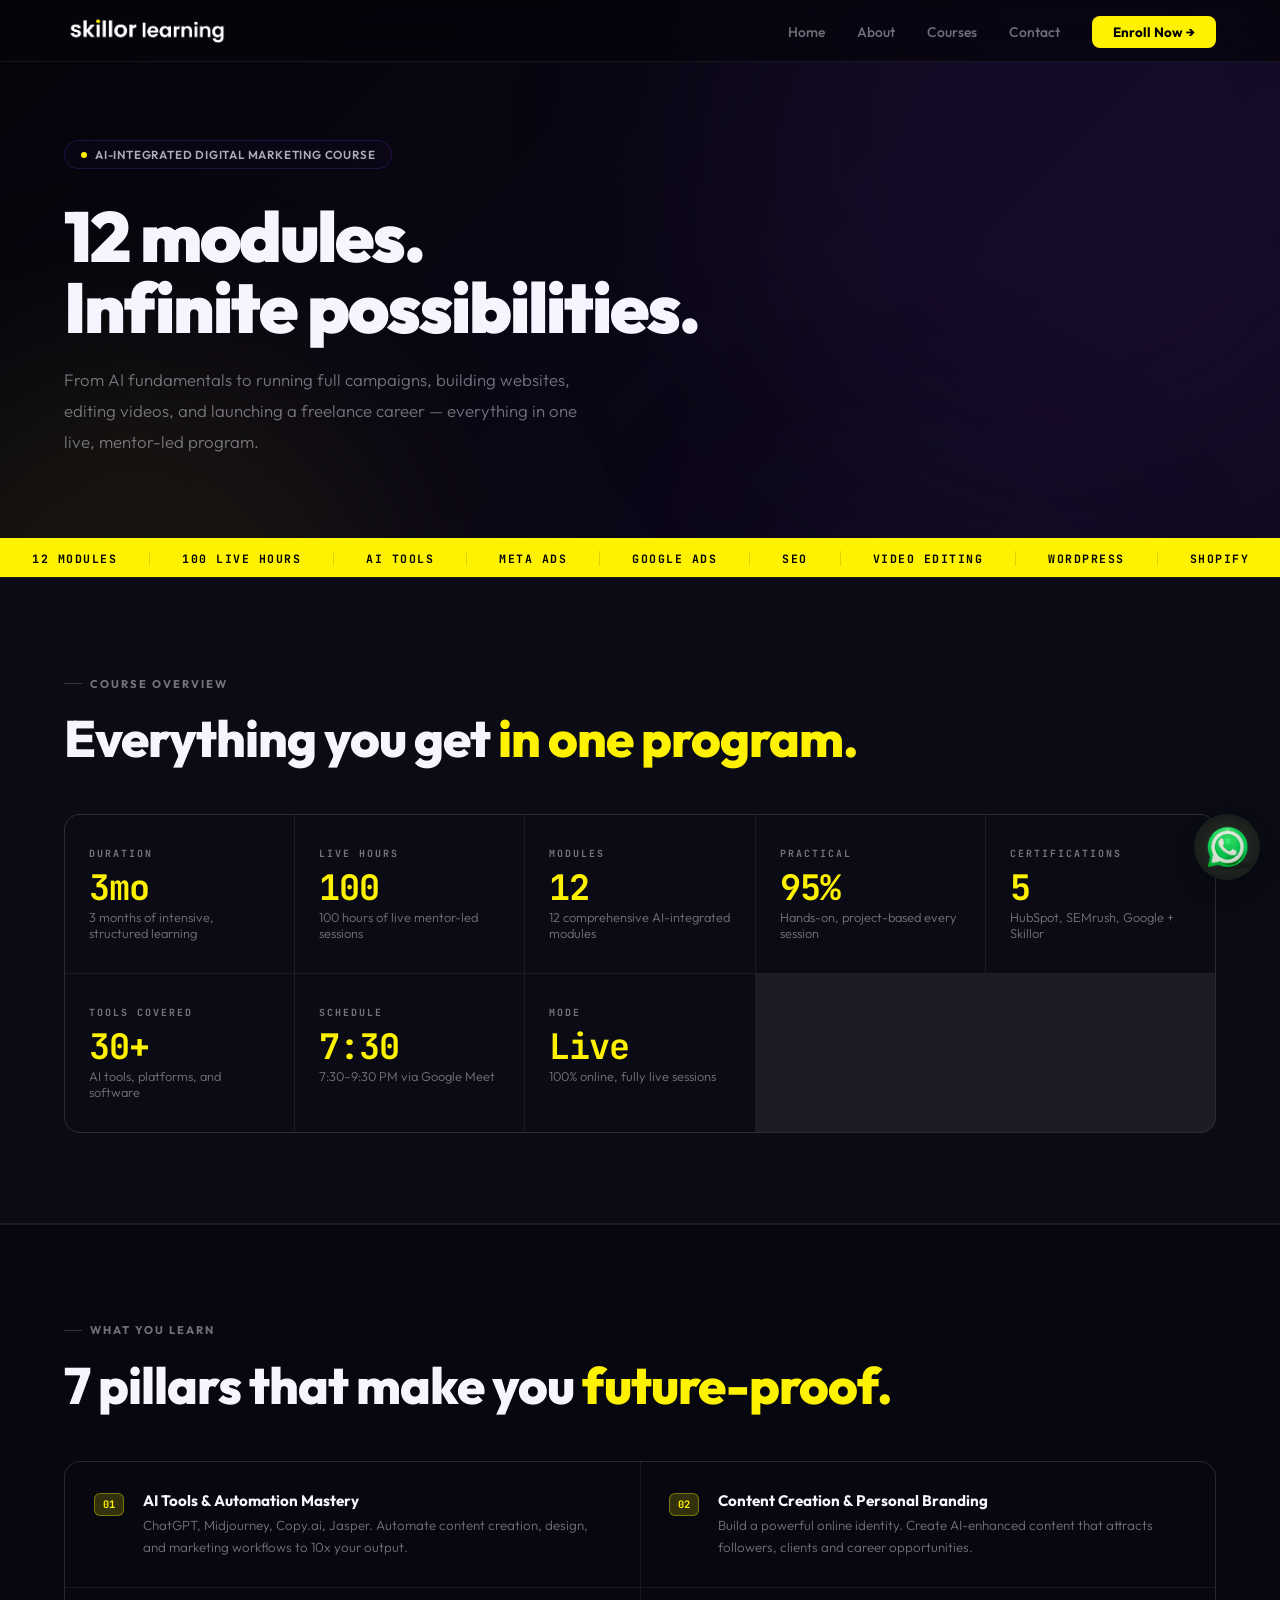
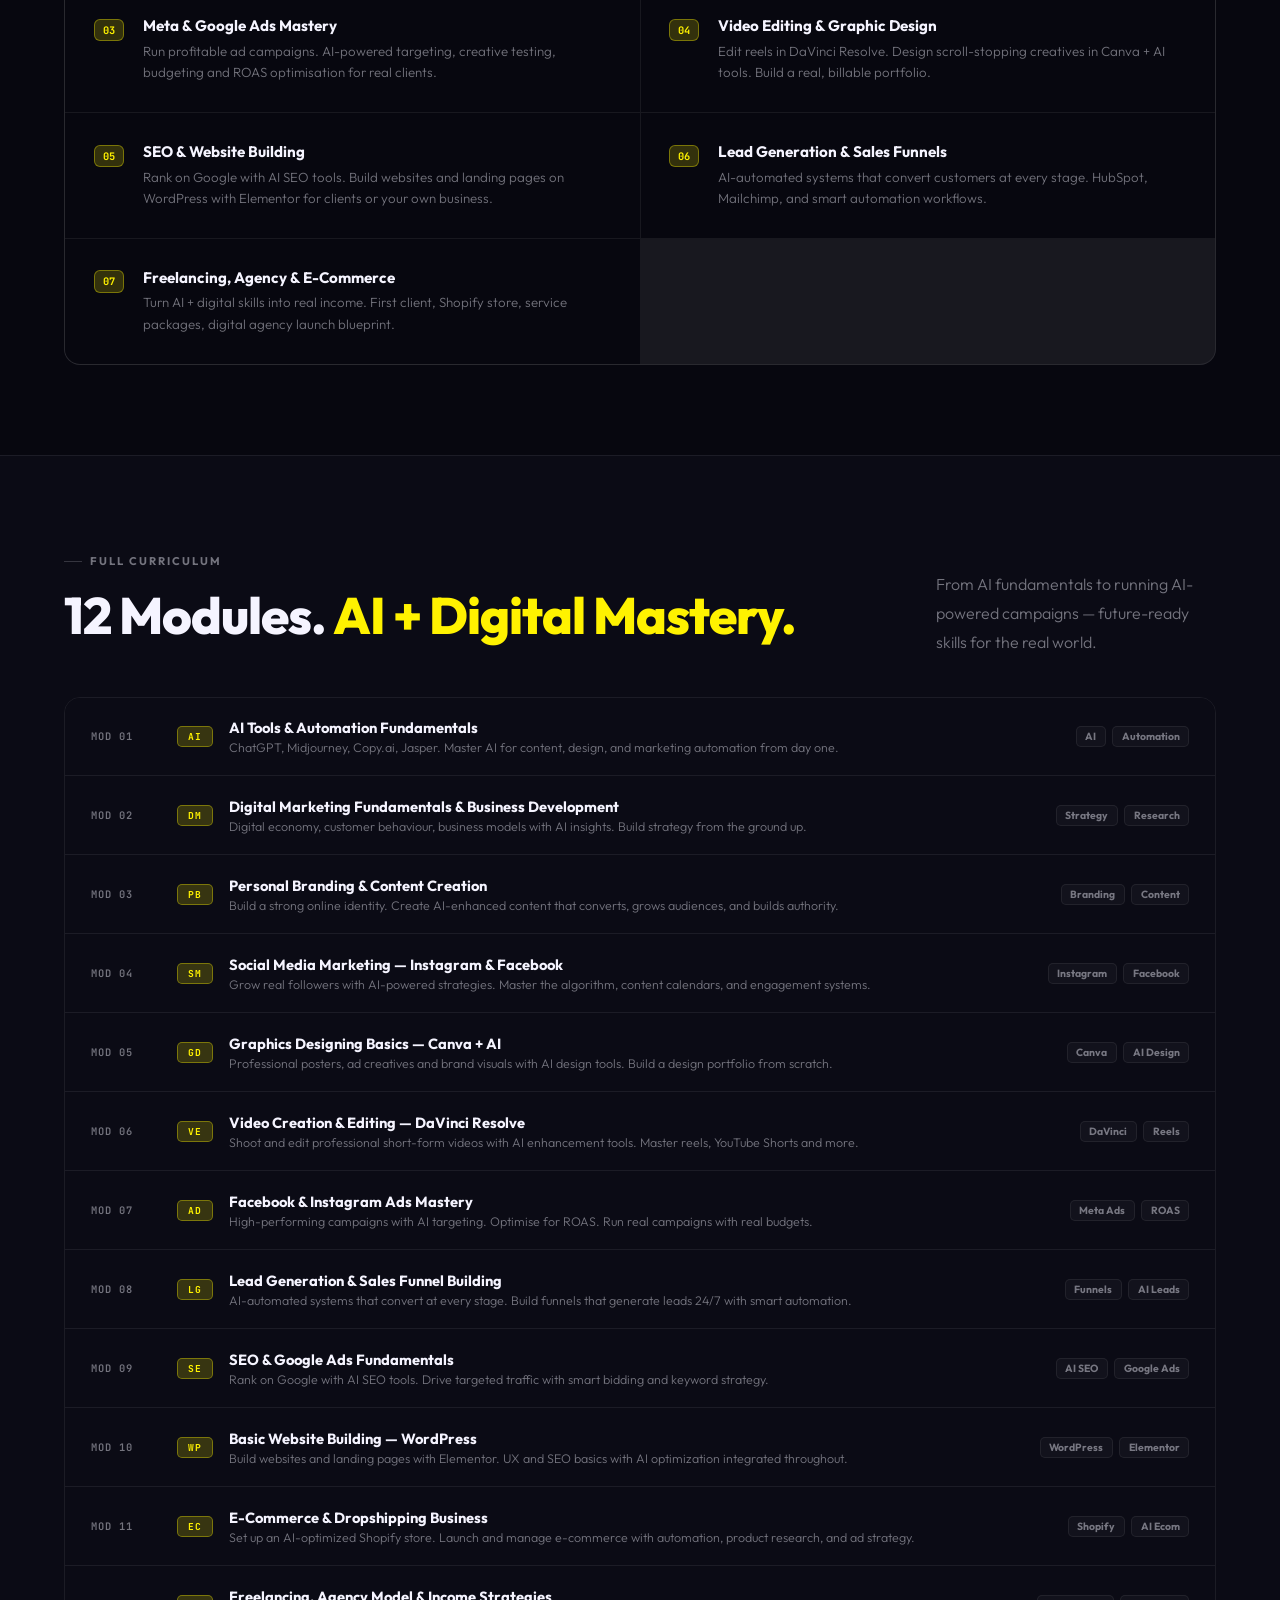
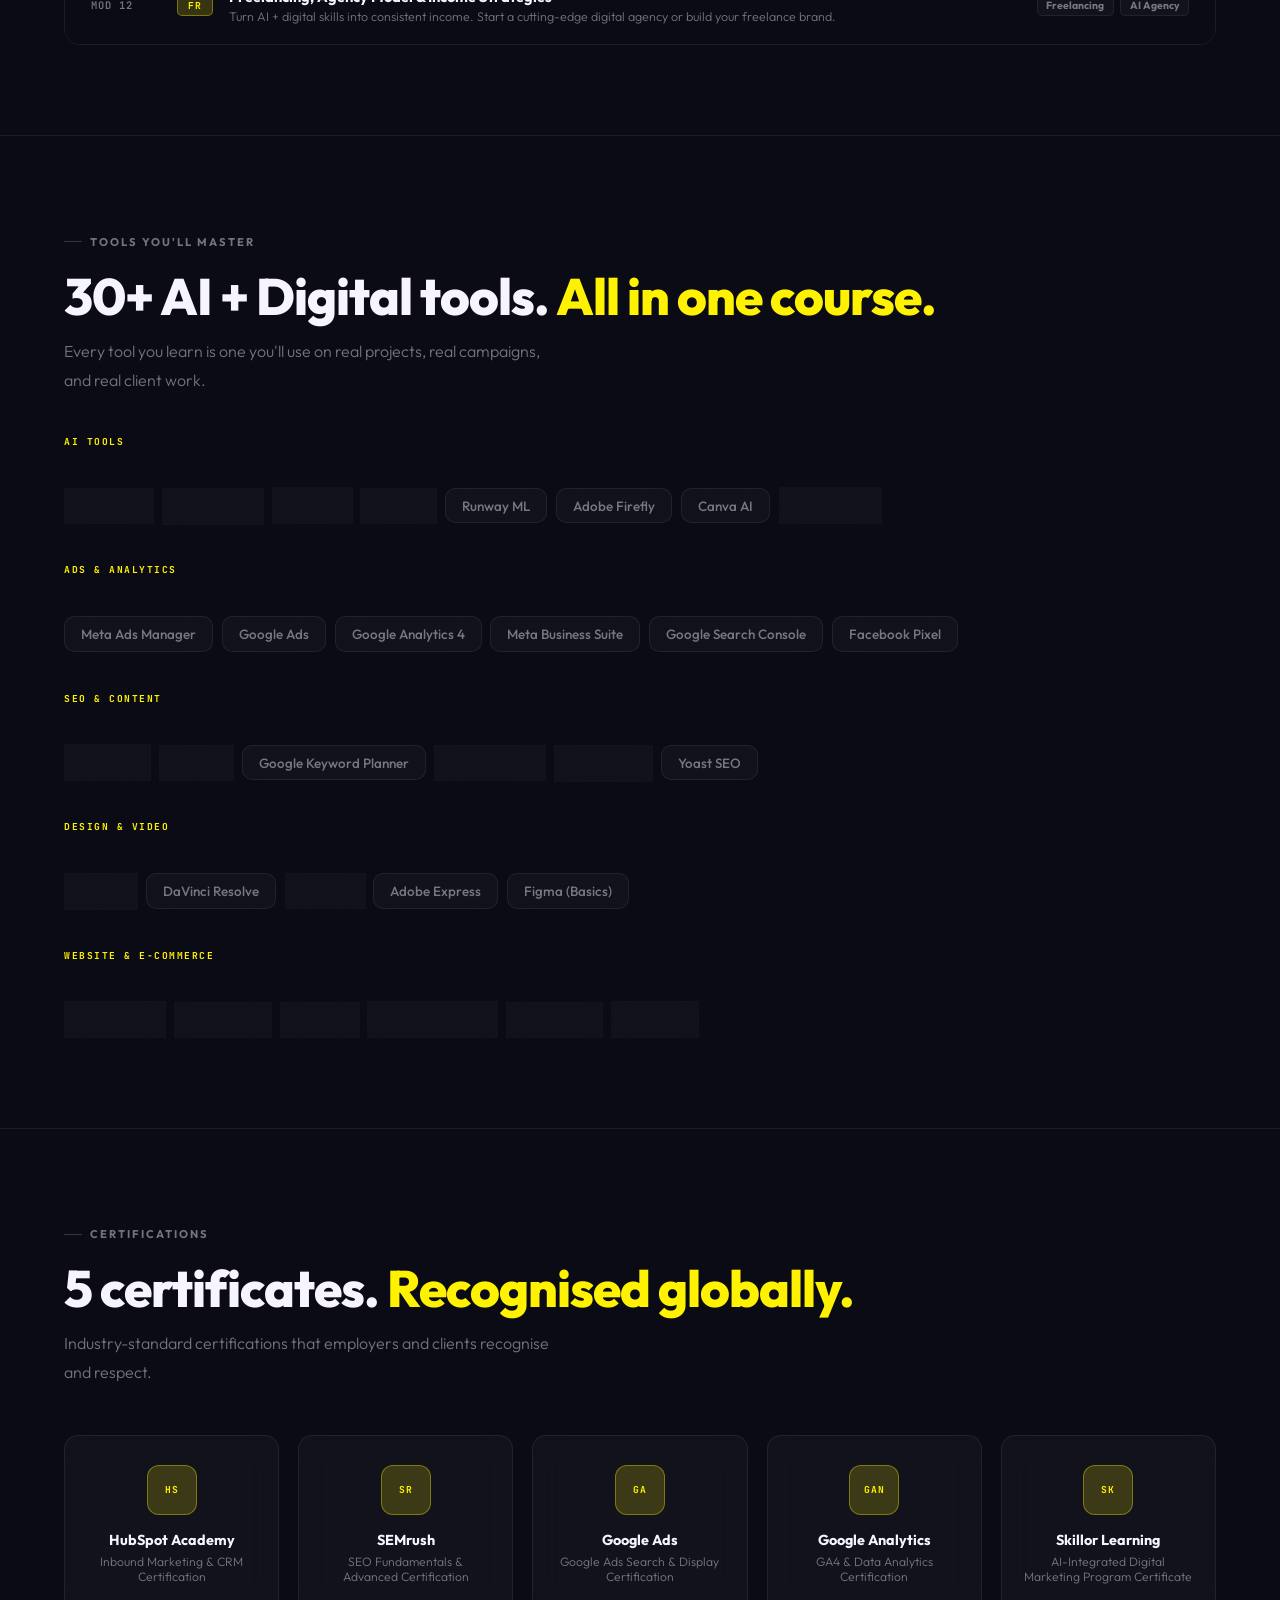
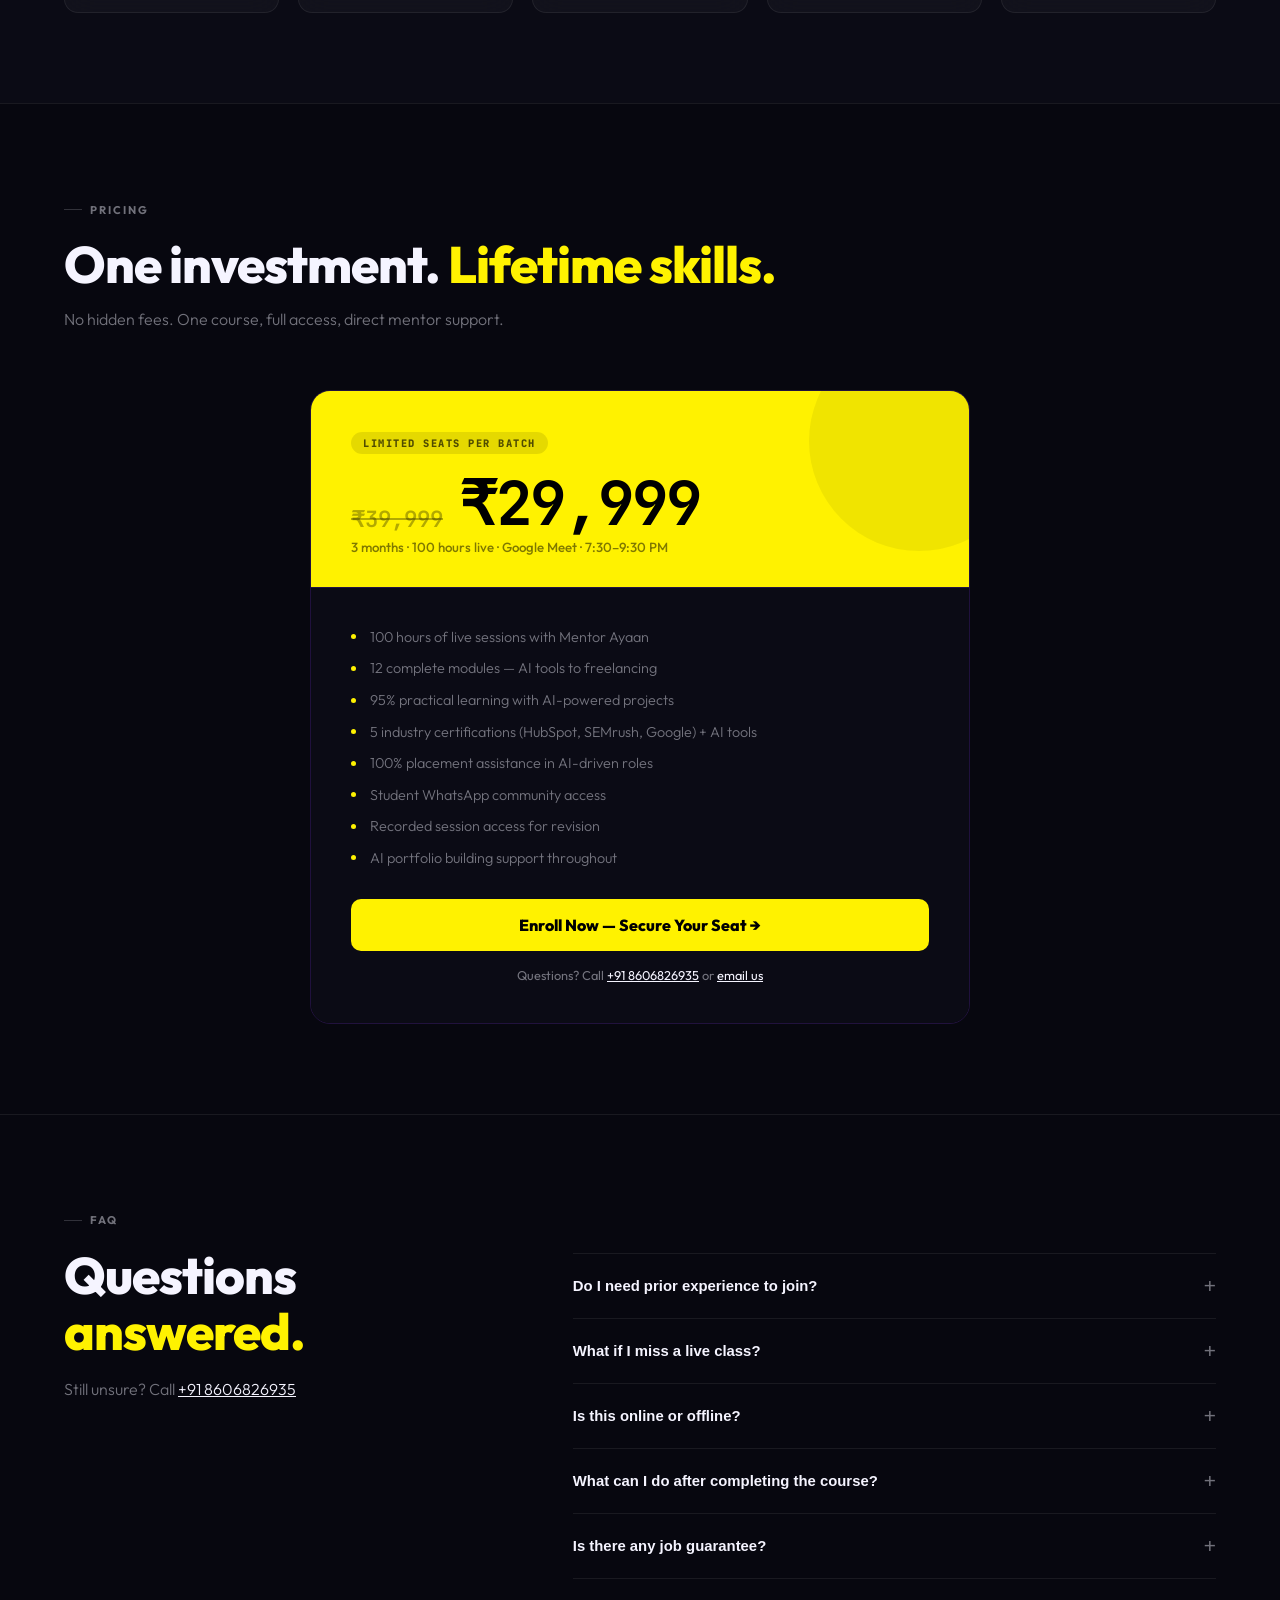
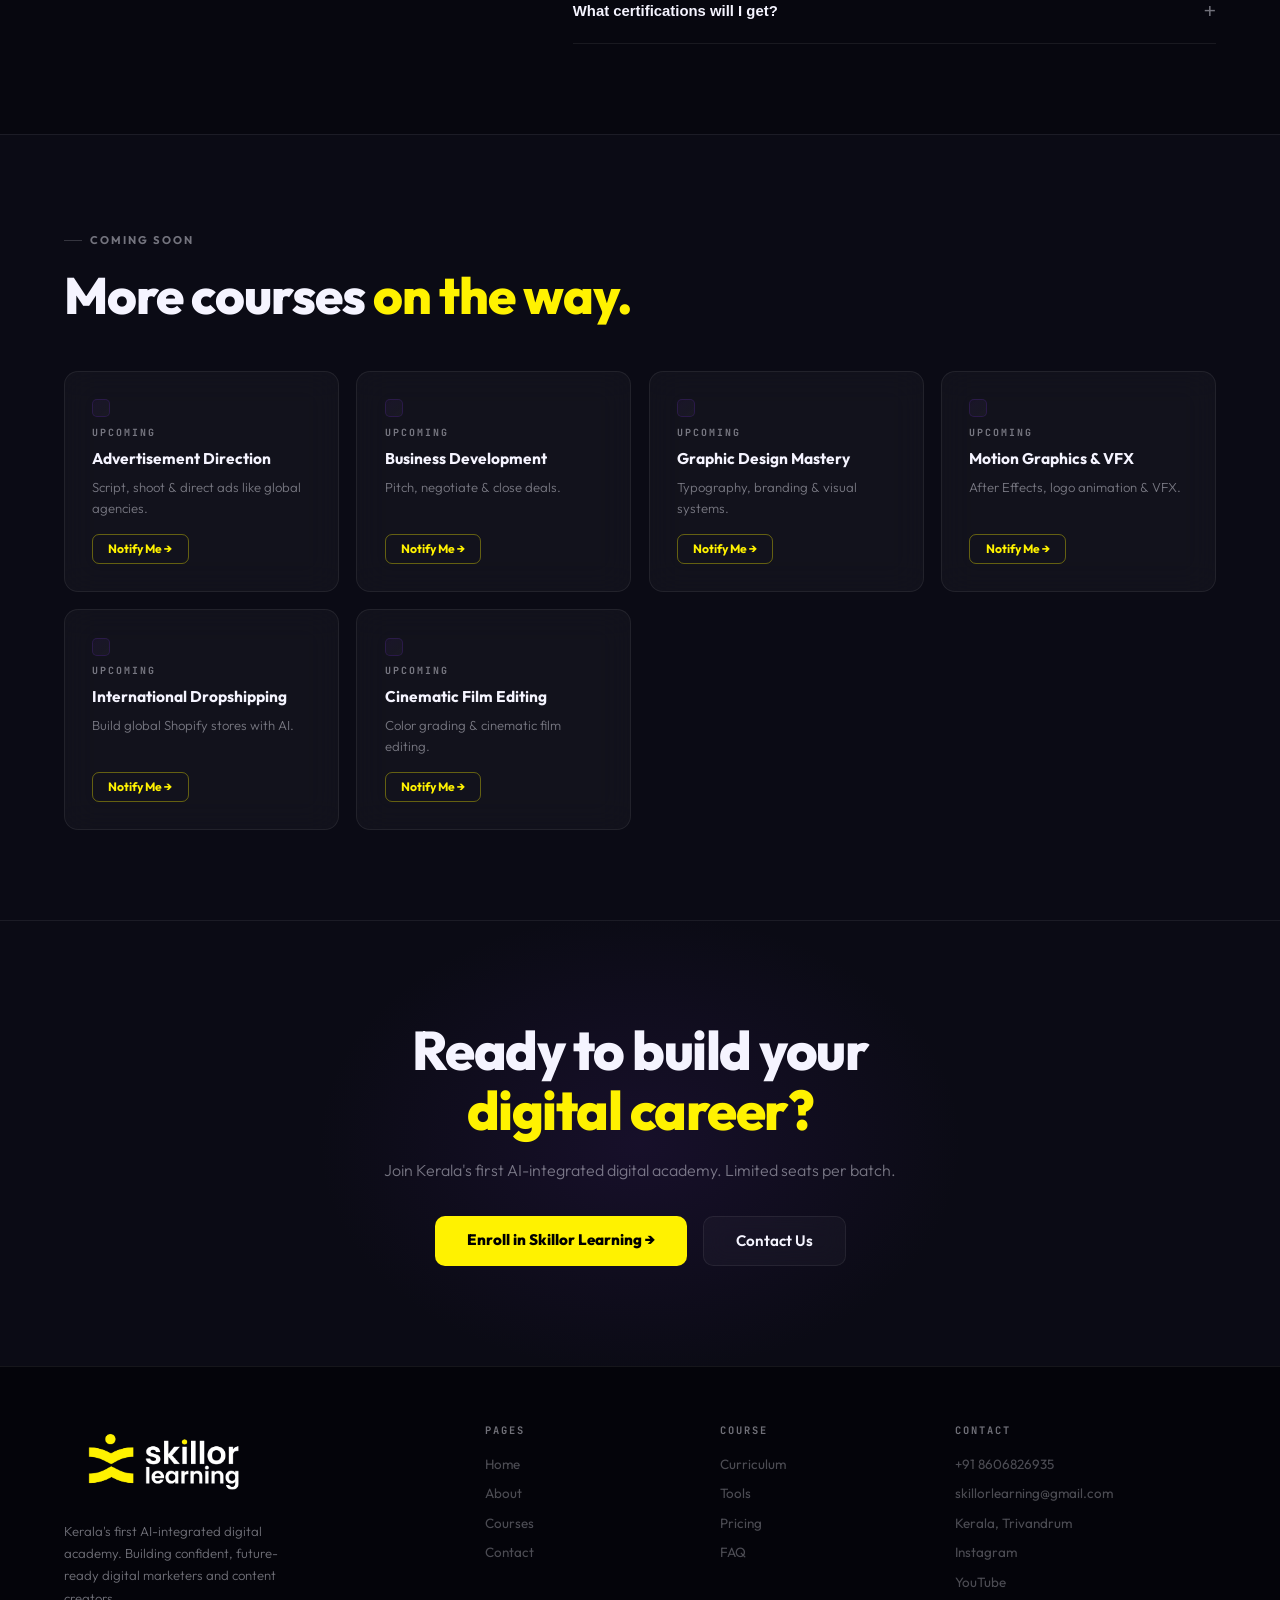
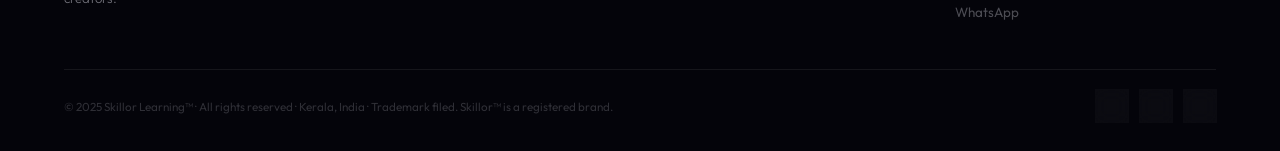
==== courses.html @ 84613b92 "updated website (added pages + SEO)" ====
<!DOCTYPE html>
<html lang="en">
<head>
  <meta charset="UTF-8"/>
  <meta name="viewport" content="width=device-width, initial-scale=1.0"/>
  <title>AI Digital Marketing Course Curriculum | Skillor Learning Kerala</title>
  <meta name="description" content="Explore Skillor Learning's full 12-module AI-integrated digital marketing curriculum. 100 live hours covering AI tools, Meta Ads, SEO, video editing, dropshipping, freelancing and more."/>
  <meta name="keywords" content="digital marketing course Kerala, AI marketing course curriculum, dropshipping course India, Skillor Learning modules, SEO course Kerala, Meta Ads course Kerala, freelancing course India"/>
  <meta name="robots" content="index, follow"/>
  <link rel="canonical" href="https://skillorlearning.com/courses.html"/>
  <link rel="icon" type="image/png" href="/favicon.png" sizes="48x48"/>
  <link rel="apple-touch-icon" href="/favicon.png"/>

  <meta property="og:type" content="website"/>
  <meta property="og:title" content="AI Digital Marketing Course Curriculum | Skillor Learning Kerala"/>
  <meta property="og:description" content="12 modules. 100 live hours. AI tools, Meta Ads, SEO, video editing, dropshipping, freelancing — all in one AI-powered curriculum."/>
  <meta property="og:url" content="https://skillorlearning.com/courses.html"/>
  <meta property="og:image" content="https://skillorlearning.com/Skillor-Logo-10.png"/>
  <meta property="og:site_name" content="Skillor Learning"/>
  <meta name="twitter:card" content="summary_large_image"/>
  <meta name="twitter:title" content="AI Digital Marketing Course Curriculum | Skillor Learning Kerala"/>
  <meta name="twitter:description" content="Full curriculum: 12 modules, 100 live hours, AI-integrated digital marketing training in Kerala."/>
  <meta name="twitter:image" content="https://skillorlearning.com/Skillor-Logo-10.png"/>

  <link href="https://fonts.googleapis.com/css2?family=Outfit:wght@300;400;500;600;700;800;900&family=JetBrains+Mono:wght@400;600&display=swap" rel="stylesheet"/>
  <link rel="stylesheet" href="style.css"/>

  <script type="application/ld+json">
  {
    "@context": "https://schema.org",
    "@type": "Course",
    "name": "AI-Integrated Digital Marketing Course",
    "description": "A 3-month live AI-integrated digital marketing program covering AI tools, content creation, Meta Ads, SEO, video editing, dropshipping, and freelancing. 100 live hours, 12 modules, 5 certifications.",
    "provider": {"@type":"Organization","name":"Skillor Learning","sameAs":"https://skillorlearning.com/"},
    "courseMode": "online",
    "duration": "P3M",
    "educationalLevel": "Beginner to Advanced",
    "offers": {
      "@type": "Offer",
      "price": "29999",
      "priceCurrency": "INR",
      "availability": "https://schema.org/LimitedAvailability"
    }
  }
  </script>
  <script type="application/ld+json">
  {
    "@context": "https://schema.org",
    "@type": "FAQPage",
    "mainEntity": [
      {"@type":"Question","name":"Do I need prior experience to join?","acceptedAnswer":{"@type":"Answer","text":"No experience is needed. The course is designed for complete beginners, college students, and freshers."}},
      {"@type":"Question","name":"What if I miss a live class?","acceptedAnswer":{"@type":"Answer","text":"All sessions are recorded and shared for revision."}},
      {"@type":"Question","name":"Is this online or offline?","acceptedAnswer":{"@type":"Answer","text":"The program is 100% online via Google Meet."}},
      {"@type":"Question","name":"What certifications will I get?","acceptedAnswer":{"@type":"Answer","text":"Students get certifications from HubSpot, SEMrush, Google Ads, Google Analytics, and Skillor Learning."}}
    ]
  }
  </script>

  <style>
    .courses-hero { min-height:55vh; padding:140px 5% 80px; display:flex; flex-direction:column; justify-content:center; position:relative; z-index:1; }
    .courses-hero h1 { font-size:clamp(2.4rem,5.5vw,5rem); font-weight:900; line-height:1.0; letter-spacing:-2px; margin-bottom:1.4rem; max-width:820px; }
    .courses-hero p { font-size:1.05rem; color:var(--muted); line-height:1.85; max-width:540px; font-weight:300; }

    .course-overview { background:var(--dark2); border-top:1px solid var(--border); border-bottom:1px solid var(--border); }
    .overview-grid { display:grid; grid-template-columns:repeat(auto-fill,minmax(200px,1fr)); gap:1px; background:var(--border); border:1px solid var(--border); border-radius:16px; overflow:hidden; margin-top:3rem; }
    .ov-card { background:var(--dark2); padding:2rem 1.5rem; transition:background 0.2s; }
    .ov-card:hover { background:var(--dark3); }
    .ov-label { font-family:'JetBrains Mono',monospace; font-size:0.62rem; font-weight:700; text-transform:uppercase; letter-spacing:2px; color:var(--muted); margin-bottom:0.6rem; }
    .ov-val { font-family:'JetBrains Mono',monospace; font-size:2.2rem; font-weight:700; color:var(--yellow); line-height:1; letter-spacing:-1px; margin-bottom:0.25rem; }
    .ov-desc { font-size:0.8rem; color:var(--muted); font-weight:300; }

    .pillars-section { background:var(--dark); border-top:1px solid var(--border); }

    .curriculum-section { background:var(--dark2); border-top:1px solid var(--border); }

    .tools-section { background:var(--dark); border-top:1px solid var(--border); }
    .tools-wrap { display:flex; flex-wrap:wrap; gap:0.55rem; margin-top:2.5rem; }
    .tool-pill { display:flex; align-items:center; gap:0.5rem; background:var(--glass); border:1px solid var(--border); backdrop-filter:blur(12px); border-radius:10px; padding:0.55rem 1rem; font-size:0.84rem; font-weight:500; color:var(--muted); transition:all 0.2s; }
    .tool-pill:hover { background:var(--purple-s); border-color:var(--border-p); color:var(--white); }
    .tool-cat { font-family:'JetBrains Mono',monospace; font-size:0.6rem; font-weight:700; text-transform:uppercase; letter-spacing:1.5px; color:var(--yellow); margin-top:2.5rem; margin-bottom:0.75rem; }

    .certs-section { background:var(--dark2); border-top:1px solid var(--border); }
    .certs-grid { display:grid; grid-template-columns:repeat(auto-fill,minmax(180px,1fr)); gap:1.2rem; margin-top:3rem; }
    .cert-card { background:var(--glass); border:1px solid var(--border); backdrop-filter:blur(16px); border-radius:14px; padding:1.8rem 1.4rem; text-align:center; transition:border-color 0.2s,transform 0.2s; }
    .cert-card:hover { border-color:var(--border-y); transform:translateY(-3px); }
    .cert-ico { width:50px; height:50px; border-radius:12px; background:var(--yellow-m); border:1px solid var(--border-y); margin:0 auto 1rem; display:flex; align-items:center; justify-content:center; font-family:'JetBrains Mono',monospace; font-size:0.6rem; font-weight:700; color:var(--yellow); letter-spacing:1px; }
    .cert-name { font-size:0.9rem; font-weight:700; margin-bottom:0.3rem; }
    .cert-desc { font-size:0.76rem; color:var(--muted); font-weight:300; }

    .pricing-section { background:var(--dark); border-top:1px solid var(--border); }

    .faq-section { background:var(--dark2); border-top:1px solid var(--border); }

    .upcoming-section { background:var(--dark); border-top:1px solid var(--border); }

    @media (max-width:600px) {
      .courses-hero { padding:100px 4.5% 60px; }
      .courses-hero h1 { font-size:clamp(2rem,10vw,2.6rem); letter-spacing:-1px; }
      .ov-card { padding:1.3rem 1rem; }
      .ov-val { font-size:1.75rem; }
    }
  </style>
</head>
<body>

<div class="blob blob-1"></div>
<div class="blob blob-2"></div>
<div class="blob blob-3"></div>

<!-- NAV -->
<nav>
  <a href="index.html" class="logo">
    <img src="Skillor-Logo-10.png" alt="Skillor Learning logo" style="height:40px;">
  </a>
  <ul class="nav-links">
    <li><a href="index.html">Home</a></li>
    <li><a href="about.html">About</a></li>
    <li><a href="courses.html" class="active">Courses</a></li>
    <li><a href="contact.html">Contact</a></li>
    <li><a href="#" class="nav-cta" onclick="openEnrollModal(); return false;">Enroll Now →</a></li>
  </ul>
  <button class="hamburger" onclick="toggleMenu()">☰</button>
</nav>

<!-- MOBILE MENU -->
<div class="mobile-menu" id="mobileMenu">
  <a href="index.html" onclick="toggleMenu()">Home</a>
  <a href="about.html" onclick="toggleMenu()">About</a>
  <a href="courses.html" onclick="toggleMenu()">Courses</a>
  <a href="contact.html" onclick="toggleMenu()">Contact</a>
  <a href="#" onclick="openEnrollModal(); toggleMenu(); return false;">Enroll Now →</a>
</div>

<!-- COURSES HERO -->
<section class="courses-hero">
  <div class="hero-pill">
    <div class="hero-pill-dot"></div>
    AI-Integrated Digital Marketing Course
  </div>
  <h1>
    12 modules.<br>
    <span class="y">Infinite possibilities.</span>
  </h1>
  <p>From AI fundamentals to running full campaigns, building websites, editing videos, and launching a freelance career — everything in one live, mentor-led program.</p>
</section>

<!-- TICKER -->
<div class="ticker">
  <div class="ticker-track">
    <span>12 Modules</span><span>100 Live Hours</span><span>AI Tools</span>
    <span>Meta Ads</span><span>Google Ads</span><span>SEO</span>
    <span>Video Editing</span><span>WordPress</span><span>Shopify</span>
    <span>Freelancing</span><span>5 Certifications</span><span>3 Months</span>
    <span>12 Modules</span><span>100 Live Hours</span><span>AI Tools</span>
    <span>Meta Ads</span><span>Google Ads</span><span>SEO</span>
    <span>Video Editing</span><span>WordPress</span><span>Shopify</span>
    <span>Freelancing</span><span>5 Certifications</span><span>3 Months</span>
  </div>
</div>

<!-- COURSE OVERVIEW STATS -->
<section class="course-overview">
  <div class="stag">Course Overview</div>
  <h2 class="sh">Everything you get <span class="y">in one program.</span></h2>
  <div class="overview-grid">
    <div class="ov-card"><div class="ov-label">Duration</div><div class="ov-val">3mo</div><div class="ov-desc">3 months of intensive, structured learning</div></div>
    <div class="ov-card"><div class="ov-label">Live Hours</div><div class="ov-val">100</div><div class="ov-desc">100 hours of live mentor-led sessions</div></div>
    <div class="ov-card"><div class="ov-label">Modules</div><div class="ov-val">12</div><div class="ov-desc">12 comprehensive AI-integrated modules</div></div>
    <div class="ov-card"><div class="ov-label">Practical</div><div class="ov-val">95%</div><div class="ov-desc">Hands-on, project-based every session</div></div>
    <div class="ov-card"><div class="ov-label">Certifications</div><div class="ov-val">5</div><div class="ov-desc">HubSpot, SEMrush, Google + Skillor</div></div>
    <div class="ov-card"><div class="ov-label">Tools Covered</div><div class="ov-val">30+</div><div class="ov-desc">AI tools, platforms, and software</div></div>
    <div class="ov-card"><div class="ov-label">Schedule</div><div class="ov-val">7:30</div><div class="ov-desc">7:30–9:30 PM via Google Meet</div></div>
    <div class="ov-card"><div class="ov-label">Mode</div><div class="ov-val">Live</div><div class="ov-desc">100% online, fully live sessions</div></div>
  </div>
</section>

<!-- 7 PILLARS -->
<section class="pillars-section">
  <div class="stag">What You Learn</div>
  <h2 class="sh">7 pillars that make you <span class="y">future-proof.</span></h2>
  <div class="learn-grid">
    <div class="learn-card"><span class="learn-num">01</span><div class="learn-text"><h4>AI Tools &amp; Automation Mastery</h4><p>ChatGPT, Midjourney, Copy.ai, Jasper. Automate content creation, design, and marketing workflows to 10x your output.</p></div></div>
    <div class="learn-card"><span class="learn-num">02</span><div class="learn-text"><h4>Content Creation &amp; Personal Branding</h4><p>Build a powerful online identity. Create AI-enhanced content that attracts followers, clients and career opportunities.</p></div></div>
    <div class="learn-card"><span class="learn-num">03</span><div class="learn-text"><h4>Meta &amp; Google Ads Mastery</h4><p>Run profitable ad campaigns. AI-powered targeting, creative testing, budgeting and ROAS optimisation for real clients.</p></div></div>
    <div class="learn-card"><span class="learn-num">04</span><div class="learn-text"><h4>Video Editing &amp; Graphic Design</h4><p>Edit reels in DaVinci Resolve. Design scroll-stopping creatives in Canva + AI tools. Build a real, billable portfolio.</p></div></div>
    <div class="learn-card"><span class="learn-num">05</span><div class="learn-text"><h4>SEO &amp; Website Building</h4><p>Rank on Google with AI SEO tools. Build websites and landing pages on WordPress with Elementor for clients or your own business.</p></div></div>
    <div class="learn-card"><span class="learn-num">06</span><div class="learn-text"><h4>Lead Generation &amp; Sales Funnels</h4><p>AI-automated systems that convert customers at every stage. HubSpot, Mailchimp, and smart automation workflows.</p></div></div>
    <div class="learn-card"><span class="learn-num">07</span><div class="learn-text"><h4>Freelancing, Agency &amp; E-Commerce</h4><p>Turn AI + digital skills into real income. First client, Shopify store, service packages, digital agency launch blueprint.</p></div></div>
  </div>
</section>

<!-- FULL CURRICULUM -->
<section class="curriculum-section" id="curriculum">
  <div class="mod-head">
    <div>
      <div class="stag">Full Curriculum</div>
      <h2 class="sh">12 Modules. <span class="y">AI + Digital Mastery.</span></h2>
    </div>
    <p class="ssub" style="max-width:280px;">From AI fundamentals to running AI-powered campaigns — future-ready skills for the real world.</p>
  </div>
  <div class="mod-list">
    <div class="mod-row"><span class="mod-n">MOD 01</span><span class="mod-ico">AI</span><div class="mod-info"><h4>AI Tools &amp; Automation Fundamentals</h4><p>ChatGPT, Midjourney, Copy.ai, Jasper. Master AI for content, design, and marketing automation from day one.</p></div><div class="mod-tags"><span class="mod-tag">AI</span><span class="mod-tag">Automation</span></div></div>
    <div class="mod-row"><span class="mod-n">MOD 02</span><span class="mod-ico">DM</span><div class="mod-info"><h4>Digital Marketing Fundamentals &amp; Business Development</h4><p>Digital economy, customer behaviour, business models with AI insights. Build strategy from the ground up.</p></div><div class="mod-tags"><span class="mod-tag">Strategy</span><span class="mod-tag">Research</span></div></div>
    <div class="mod-row"><span class="mod-n">MOD 03</span><span class="mod-ico">PB</span><div class="mod-info"><h4>Personal Branding &amp; Content Creation</h4><p>Build a strong online identity. Create AI-enhanced content that converts, grows audiences, and builds authority.</p></div><div class="mod-tags"><span class="mod-tag">Branding</span><span class="mod-tag">Content</span></div></div>
    <div class="mod-row"><span class="mod-n">MOD 04</span><span class="mod-ico">SM</span><div class="mod-info"><h4>Social Media Marketing — Instagram &amp; Facebook</h4><p>Grow real followers with AI-powered strategies. Master the algorithm, content calendars, and engagement systems.</p></div><div class="mod-tags"><span class="mod-tag">Instagram</span><span class="mod-tag">Facebook</span></div></div>
    <div class="mod-row"><span class="mod-n">MOD 05</span><span class="mod-ico">GD</span><div class="mod-info"><h4>Graphics Designing Basics — Canva + AI</h4><p>Professional posters, ad creatives and brand visuals with AI design tools. Build a design portfolio from scratch.</p></div><div class="mod-tags"><span class="mod-tag">Canva</span><span class="mod-tag">AI Design</span></div></div>
    <div class="mod-row"><span class="mod-n">MOD 06</span><span class="mod-ico">VE</span><div class="mod-info"><h4>Video Creation &amp; Editing — DaVinci Resolve</h4><p>Shoot and edit professional short-form videos with AI enhancement tools. Master reels, YouTube Shorts and more.</p></div><div class="mod-tags"><span class="mod-tag">DaVinci</span><span class="mod-tag">Reels</span></div></div>
    <div class="mod-row"><span class="mod-n">MOD 07</span><span class="mod-ico">AD</span><div class="mod-info"><h4>Facebook &amp; Instagram Ads Mastery</h4><p>High-performing campaigns with AI targeting. Optimise for ROAS. Run real campaigns with real budgets.</p></div><div class="mod-tags"><span class="mod-tag">Meta Ads</span><span class="mod-tag">ROAS</span></div></div>
    <div class="mod-row"><span class="mod-n">MOD 08</span><span class="mod-ico">LG</span><div class="mod-info"><h4>Lead Generation &amp; Sales Funnel Building</h4><p>AI-automated systems that convert at every stage. Build funnels that generate leads 24/7 with smart automation.</p></div><div class="mod-tags"><span class="mod-tag">Funnels</span><span class="mod-tag">AI Leads</span></div></div>
    <div class="mod-row"><span class="mod-n">MOD 09</span><span class="mod-ico">SE</span><div class="mod-info"><h4>SEO &amp; Google Ads Fundamentals</h4><p>Rank on Google with AI SEO tools. Drive targeted traffic with smart bidding and keyword strategy.</p></div><div class="mod-tags"><span class="mod-tag">AI SEO</span><span class="mod-tag">Google Ads</span></div></div>
    <div class="mod-row"><span class="mod-n">MOD 10</span><span class="mod-ico">WP</span><div class="mod-info"><h4>Basic Website Building — WordPress</h4><p>Build websites and landing pages with Elementor. UX and SEO basics with AI optimization integrated throughout.</p></div><div class="mod-tags"><span class="mod-tag">WordPress</span><span class="mod-tag">Elementor</span></div></div>
    <div class="mod-row"><span class="mod-n">MOD 11</span><span class="mod-ico">EC</span><div class="mod-info"><h4>E-Commerce &amp; Dropshipping Business</h4><p>Set up an AI-optimized Shopify store. Launch and manage e-commerce with automation, product research, and ad strategy.</p></div><div class="mod-tags"><span class="mod-tag">Shopify</span><span class="mod-tag">AI Ecom</span></div></div>
    <div class="mod-row"><span class="mod-n">MOD 12</span><span class="mod-ico">FR</span><div class="mod-info"><h4>Freelancing, Agency Model &amp; Income Strategies</h4><p>Turn AI + digital skills into consistent income. Start a cutting-edge digital agency or build your freelance brand.</p></div><div class="mod-tags"><span class="mod-tag">Freelancing</span><span class="mod-tag">AI Agency</span></div></div>
  </div>
</section>

<!-- TOOLS -->
<section class="tools-section" id="tools">
  <div class="stag">Tools You'll Master</div>
  <h2 class="sh">30+ AI + Digital tools. <span class="y">All in one course.</span></h2>
  <p class="ssub">Every tool you learn is one you'll use on real projects, real campaigns, and real client work.</p>

  <div class="tool-cat">AI Tools</div>
  <div class="tools-wrap">
    <div class="tool-pill">ChatGPT</div>
    <div class="tool-pill">Midjourney</div>
    <div class="tool-pill">Copy.ai</div>
    <div class="tool-pill">Jasper</div>
    <div class="tool-pill">Runway ML</div>
    <div class="tool-pill">Adobe Firefly</div>
    <div class="tool-pill">Canva AI</div>
    <div class="tool-pill">ElevenLabs</div>
  </div>

  <div class="tool-cat">Ads &amp; Analytics</div>
  <div class="tools-wrap">
    <div class="tool-pill">Meta Ads Manager</div>
    <div class="tool-pill">Google Ads</div>
    <div class="tool-pill">Google Analytics 4</div>
    <div class="tool-pill">Meta Business Suite</div>
    <div class="tool-pill">Google Search Console</div>
    <div class="tool-pill">Facebook Pixel</div>
  </div>

  <div class="tool-cat">SEO &amp; Content</div>
  <div class="tools-wrap">
    <div class="tool-pill">SEMrush</div>
    <div class="tool-pill">Ahrefs</div>
    <div class="tool-pill">Google Keyword Planner</div>
    <div class="tool-pill">Ubersuggest</div>
    <div class="tool-pill">SurferSEO</div>
    <div class="tool-pill">Yoast SEO</div>
  </div>

  <div class="tool-cat">Design &amp; Video</div>
  <div class="tools-wrap">
    <div class="tool-pill">Canva</div>
    <div class="tool-pill">DaVinci Resolve</div>
    <div class="tool-pill">CapCut</div>
    <div class="tool-pill">Adobe Express</div>
    <div class="tool-pill">Figma (Basics)</div>
  </div>

  <div class="tool-cat">Website &amp; E-Commerce</div>
  <div class="tools-wrap">
    <div class="tool-pill">WordPress</div>
    <div class="tool-pill">Elementor</div>
    <div class="tool-pill">Shopify</div>
    <div class="tool-pill">WooCommerce</div>
    <div class="tool-pill">Mailchimp</div>
    <div class="tool-pill">HubSpot</div>
  </div>
</section>

<!-- CERTIFICATIONS -->
<section class="certs-section">
  <div class="stag">Certifications</div>
  <h2 class="sh">5 certificates. <span class="y">Recognised globally.</span></h2>
  <p class="ssub">Industry-standard certifications that employers and clients recognise and respect.</p>
  <div class="certs-grid">
    <div class="cert-card"><div class="cert-ico">HS</div><div class="cert-name">HubSpot Academy</div><div class="cert-desc">Inbound Marketing &amp; CRM Certification</div></div>
    <div class="cert-card"><div class="cert-ico">SR</div><div class="cert-name">SEMrush</div><div class="cert-desc">SEO Fundamentals &amp; Advanced Certification</div></div>
    <div class="cert-card"><div class="cert-ico">GA</div><div class="cert-name">Google Ads</div><div class="cert-desc">Google Ads Search &amp; Display Certification</div></div>
    <div class="cert-card"><div class="cert-ico">GAN</div><div class="cert-name">Google Analytics</div><div class="cert-desc">GA4 &amp; Data Analytics Certification</div></div>
    <div class="cert-card"><div class="cert-ico">SK</div><div class="cert-name">Skillor Learning</div><div class="cert-desc">AI-Integrated Digital Marketing Program Certificate</div></div>
  </div>
</section>

<!-- PRICING -->
<section class="pricing-section" id="pricing">
  <div class="stag">Pricing</div>
  <h2 class="sh">One investment. <span class="y">Lifetime skills.</span></h2>
  <p class="ssub">No hidden fees. One course, full access, direct mentor support.</p>
  <div class="pricing-wrap">
    <div class="pricing-card">
      <div class="pricing-top">
        <div class="p-badge">Limited Seats Per Batch</div>
        <div class="p-row"><span class="p-old">₹39,999</span><span class="p-main">₹29,999</span></div>
        <p class="p-note">3 months · 100 hours live · Google Meet · 7:30–9:30 PM</p>
      </div>
      <div class="pricing-bot">
        <div class="p-feats">
          <div class="p-feat"><div class="p-dot"></div>100 hours of live sessions with Mentor Ayaan</div>
          <div class="p-feat"><div class="p-dot"></div>12 complete modules — AI tools to freelancing</div>
          <div class="p-feat"><div class="p-dot"></div>95% practical learning with AI-powered projects</div>
          <div class="p-feat"><div class="p-dot"></div>5 industry certifications (HubSpot, SEMrush, Google) + AI tools</div>
          <div class="p-feat"><div class="p-dot"></div>100% placement assistance in AI-driven roles</div>
          <div class="p-feat"><div class="p-dot"></div>Student WhatsApp community access</div>
          <div class="p-feat"><div class="p-dot"></div>Recorded session access for revision</div>
          <div class="p-feat"><div class="p-dot"></div>AI portfolio building support throughout</div>
        </div>
        <a href="#" onclick="openEnrollModal(); return false;" class="enroll-btn">Enroll Now — Secure Your Seat →</a>
        <p class="p-contact">Questions? Call <a href="tel:+918606826935">+91 8606826935</a> or <a href="mailto:skillorlearning@gmail.com">email us</a></p>
      </div>
    </div>
  </div>
</section>

<!-- FAQ -->
<section class="faq-section" id="faq">
  <div class="faq-lay">
    <div class="faq-left">
      <div class="stag">FAQ</div>
      <h2 class="sh">Questions<br><span class="y">answered.</span></h2>
      <p class="ssub" style="margin-top:1rem;">Still unsure? Call <a href="tel:+918606826935" style="color:var(--white)">+91 8606826935</a></p>
    </div>
    <div class="faq-list">
      <div class="faq-item">
        <button class="faq-btn" onclick="toggleFaq(this)"><span class="faq-q">Do I need prior experience to join?</span><span class="faq-ico">+</span></button>
        <div class="faq-ans"><p>No experience needed. The course is designed for complete beginners — college students, freshers, anyone starting from zero. Ayaan explains everything from the basics up.</p></div>
      </div>
      <div class="faq-item">
        <button class="faq-btn" onclick="toggleFaq(this)"><span class="faq-q">What if I miss a live class?</span><span class="faq-ico">+</span></button>
        <div class="faq-ans"><p>All sessions are recorded and shared. You can revise any class at any time. Live attendance is strongly recommended because Ayaan gives real-time feedback on your work.</p></div>
      </div>
      <div class="faq-item">
        <button class="faq-btn" onclick="toggleFaq(this)"><span class="faq-q">Is this online or offline?</span><span class="faq-ico">+</span></button>
        <div class="faq-ans"><p>100% online via Google Meet. Classes run 7:30 PM to 9:30 PM — attend from anywhere in Kerala or anywhere in India without relocating.</p></div>
      </div>
      <div class="faq-item">
        <button class="faq-btn" onclick="toggleFaq(this)"><span class="faq-q">What can I do after completing the course?</span><span class="faq-ico">+</span></button>
        <div class="faq-ans"><p>Get an AI-powered digital marketing job (₹25,000–₹60,000/month), start freelancing with AI tools, build and monetise your personal brand, manage your own business marketing, or start a cutting-edge digital marketing agency.</p></div>
      </div>
      <div class="faq-item">
        <button class="faq-btn" onclick="toggleFaq(this)"><span class="faq-q">Is there any job guarantee?</span><span class="faq-ico">+</span></button>
        <div class="faq-ans"><p>We provide 100% placement assistance — Ayaan personally helps every student with their first job or freelance client. We give you the skills and support to get there yourself.</p></div>
      </div>
      <div class="faq-item">
        <button class="faq-btn" onclick="toggleFaq(this)"><span class="faq-q">What certifications will I get?</span><span class="faq-ico">+</span></button>
        <div class="faq-ans"><p>5 certificates: HubSpot Academy, SEMrush, Google Ads, Google Analytics, and Skillor Learning Certificate — plus practical AI tools mastery recognised by modern employers.</p></div>
      </div>
    </div>
  </div>
</section>

<!-- UPCOMING COURSES -->
<section class="upcoming-section" id="upcoming">
  <div class="stag">Coming Soon</div>
  <h2 class="sh">More courses <span class="y">on the way.</span></h2>
  <div class="up-grid">
    <div class="up-card"><div class="up-ico"></div><div class="up-st">Upcoming</div><h4>Advertisement Direction</h4><p>Script, shoot &amp; direct ads like global agencies.</p><button class="notify-btn" onclick="notifyMe('Advertisement Direction')">Notify Me →</button></div>
    <div class="up-card"><div class="up-ico"></div><div class="up-st">Upcoming</div><h4>Business Development</h4><p>Pitch, negotiate &amp; close deals.</p><button class="notify-btn" onclick="notifyMe('Business Development')">Notify Me →</button></div>
    <div class="up-card"><div class="up-ico"></div><div class="up-st">Upcoming</div><h4>Graphic Design Mastery</h4><p>Typography, branding &amp; visual systems.</p><button class="notify-btn" onclick="notifyMe('Graphic Design Mastery')">Notify Me →</button></div>
    <div class="up-card"><div class="up-ico"></div><div class="up-st">Upcoming</div><h4>Motion Graphics &amp; VFX</h4><p>After Effects, logo animation &amp; VFX.</p><button class="notify-btn" onclick="notifyMe('Motion Graphics & VFX')">Notify Me →</button></div>
    <div class="up-card"><div class="up-ico"></div><div class="up-st">Upcoming</div><h4>International Dropshipping</h4><p>Build global Shopify stores with AI.</p><button class="notify-btn" onclick="notifyMe('International Dropshipping')">Notify Me →</button></div>
    <div class="up-card"><div class="up-ico"></div><div class="up-st">Upcoming</div><h4>Cinematic Film Editing</h4><p>Color grading &amp; cinematic film editing.</p><button class="notify-btn" onclick="notifyMe('Cinematic Film Editing')">Notify Me →</button></div>
  </div>
</section>

<!-- CTA -->
<div class="cta-sec">
  <div class="cta-inner">
    <h2>Ready to build your<br><span style="color:var(--yellow)">digital career?</span></h2>
    <p>Join Kerala's first AI-integrated digital academy. Limited seats per batch.</p>
    <div class="cta-btns">
      <a href="#" onclick="openEnrollModal(); return false;" class="btn-y">Enroll in Skillor Learning →</a>
      <a href="contact.html" class="btn-glass">Contact Us</a>
    </div>
  </div>
</div>

<!-- FOOTER -->
<footer>
  <div class="foot-grid">
    <div class="foot-brand">
      <div class="foot-logo"><img src="Skillor-Logo-06.png" alt="Skillor Learning — Kerala's first AI-integrated digital academy" style="height:85px;"></div>
      <p>Kerala's first AI-integrated digital academy. Building confident, future-ready digital marketers and content creators.</p>
    </div>
    <div class="foot-col">
      <h5>Pages</h5>
      <ul>
        <li><a href="index.html">Home</a></li>
        <li><a href="about.html">About</a></li>
        <li><a href="courses.html">Courses</a></li>
        <li><a href="contact.html">Contact</a></li>
      </ul>
    </div>
    <div class="foot-col">
      <h5>Course</h5>
      <ul>
        <li><a href="courses.html#curriculum">Curriculum</a></li>
        <li><a href="courses.html#tools">Tools</a></li>
        <li><a href="courses.html#pricing">Pricing</a></li>
        <li><a href="courses.html#faq">FAQ</a></li>
      </ul>
    </div>
    <div class="foot-col">
      <h5>Contact</h5>
      <ul>
        <li><a href="tel:+918606826935">+91 8606826935</a></li>
        <li><a href="mailto:skillorlearning@gmail.com">skillorlearning@gmail.com</a></li>
        <li><a href="contact.html">Kerala, Trivandrum</a></li>
        <li><a href="https://www.instagram.com/skillorlearning" target="_blank" rel="noopener noreferrer">Instagram</a></li>
        <li><a href="https://youtube.com/@ayaanskillor" target="_blank" rel="noopener noreferrer">YouTube</a></li>
        <li><a href="https://wa.me/+918606826935" target="_blank" rel="noopener noreferrer">WhatsApp</a></li>
      </ul>
    </div>
  </div>
  <div class="foot-btm">
    <p>© 2025 Skillor Learning™ · All rights reserved · Kerala, India · Trademark filed. Skillor™ is a registered brand.</p>
    <div class="foot-socials">
      <a href="https://www.instagram.com/skillorlearning" target="_blank" rel="noopener noreferrer" aria-label="Skillor Learning on Instagram">IG</a>
      <a href="https://youtube.com/@ayaanskillor" target="_blank" rel="noopener noreferrer" aria-label="Skillor Learning on YouTube">YT</a>
      <a href="https://wa.me/+918606826935?text=Hi%2C%20I%20want%20to%20enroll%20in%20your%20course" target="_blank" rel="noopener noreferrer" aria-label="Chat with Skillor on WhatsApp">WA</a>
    </div>
  </div>
</footer>

<!-- FLOATING WHATSAPP -->
<div class="whatsapp-float">
  <a href="https://wa.me/+918606826935?text=Hi%2C%20I%20want%20to%20enroll%20in%20your%20course" target="_blank" rel="noopener noreferrer" aria-label="Chat with Skillor Learning on WhatsApp">
    <img src="whatsap icon.jpg" alt="WhatsApp icon" loading="lazy">
  </a>
</div>

<!-- ENROLLMENT MODAL -->
<div id="enrollModal" class="modal">
  <div class="modal-content">
    <div class="modal-header">
      <h2 id="popupTitle">Enroll in AI-Integrated Digital Marketing Course</h2>
      <span class="close" onclick="closeEnrollModal()">&times;</span>
    </div>
    <div class="modal-body">
      <div id="enrollView">
        <form id="enrollForm" onsubmit="submitEnrollForm(event)">
          <div class="form-group"><label for="name">Full Name *</label><input type="text" id="name" name="fullName" placeholder="Full Name" required></div>
          <div class="form-group"><label for="email">Email Address *</label><input type="email" id="email" name="email" placeholder="Email Address" required></div>
          <div class="form-group"><label for="phone">Phone Number *</label><input type="tel" id="phone" name="phone" placeholder="Phone Number" required></div>
          <div class="form-group"><label for="experience">Experience Level</label><select id="experience" name="experience"><option value="">Select Experience</option><option value="Beginner">Beginner</option><option value="Intermediate">Intermediate</option><option value="Advanced">Advanced</option></select></div>
          <div class="form-group"><label for="goals">What are your goals? (Optional)</label><textarea id="goals" name="goals" rows="3" placeholder="e.g., Start freelancing, get a job, build my brand..."></textarea></div>
          <button type="submit" class="submit-btn">Submit &amp; Get Course Details →</button>
          <p id="successMsg" style="display:none; color:#a7ffcf; margin-top:10px; text-align:center;">Successfully submitted.</p>
          <p class="form-note">* Required fields. We'll contact you within 24 hours with enrollment instructions.</p>
        </form>
      </div>
      <div id="notifyView" class="notify-view" style="display:none;">
        <p class="notify-message">Join our WhatsApp community to get updates on this course.</p>
        <a id="joinCommunityBtn" class="submit-btn notify-join-btn" href="https://chat.whatsapp.com/Gpl7ivEduUSLgckb1aHgBe" target="_blank" rel="noopener">Join Community</a>
        <p class="form-note">Course updates, launch dates, and announcements are shared in the community.</p>
      </div>
    </div>
  </div>
</div>

<script src="script.js" defer></script>
</body>
</html>
---- style.css ----
:root {
  --black:     #04040a;
  --dark:      #07070f;
  --dark2:     #0b0b15;
  --dark3:     #10101c;

  --purple:    #422075;
  --purple-m:  rgba(66,32,117,0.35);
  --purple-s:  rgba(66,32,117,0.15);
  --purple-xs: rgba(66,32,117,0.07);

  --yellow:    #fff200;
  --yellow-m:  rgba(255,242,0,0.18);
  --yellow-s:  rgba(255,242,0,0.08);

  --white:     #f5f4ff;
  --muted:     rgba(245,244,255,0.45);
  --muted2:    rgba(245,244,255,0.18);

  --glass:     rgba(255,255,255,0.03);
  --glass2:    rgba(255,255,255,0.06);
  --border:    rgba(255,255,255,0.07);
  --border-p:  rgba(66,32,117,0.45);
  --border-y:  rgba(255,242,0,0.35);
}

*, *::before, *::after { box-sizing: border-box; margin: 0; padding: 0; }
html { scroll-behavior: smooth; }
body {
  font-family: 'Outfit', sans-serif;
  background: linear-gradient(135deg, var(--black) 0%, var(--purple) 100%);
  color: var(--white);
  overflow-x: hidden;
}
::selection { background: var(--yellow); color: #000; }
::-webkit-scrollbar { width: 3px; }
::-webkit-scrollbar-thumb { background: var(--purple); border-radius: 2px; }

/* ── AMBIENT BLOBS ── */
.blob { position: fixed; border-radius: 50%; filter: blur(110px); pointer-events: none; z-index: 0; }
.blob-1 { width: 700px; height: 700px; background: rgba(66,32,117,0.18); top: -200px; right: -150px; animation: drift1 18s ease-in-out infinite; }
.blob-2 { width: 500px; height: 500px; background: rgba(255,242,0,0.07); bottom: 5%; left: -120px; animation: drift2 22s ease-in-out infinite; }
.blob-3 { width: 350px; height: 350px; background: rgba(66,32,117,0.1); top: 55%; right: 15%; animation: drift1 25s ease-in-out infinite reverse; }
@keyframes drift1 { 0%,100%{transform:translate(0,0)} 50%{transform:translate(-30px,40px)} }
@keyframes drift2 { 0%,100%{transform:translate(0,0)} 50%{transform:translate(40px,-30px)} }

/* ── NAV ── */
nav {
  position: fixed; top: 0; left: 0; right: 0; z-index: 100;
  height: 62px; display: flex; align-items: center; justify-content: space-between;
  padding: 0 5%;
  background: rgba(4,4,10,0.75);
  backdrop-filter: blur(28px) saturate(1.6);
  -webkit-backdrop-filter: blur(28px) saturate(1.6);
  border-bottom: 1px solid var(--border);
}
.logo { display: flex; align-items: center; gap: 10px; text-decoration: none; font-weight: 800; font-size: 1.1rem; color: var(--white); }
.logo-badge {
  width: 32px; height: 32px; border-radius: 8px;
  background: var(--yellow); display: flex; align-items: center; justify-content: center;
  font-family: 'JetBrains Mono', monospace; font-size: 0.65rem; font-weight: 700;
  color: #000; flex-shrink: 0;
}
.nav-links { display: flex; gap: 2rem; list-style: none; align-items: center; }
.nav-links a { color: var(--muted); text-decoration: none; font-size: 0.87rem; font-weight: 500; transition: color 0.2s; }
.nav-links a:hover { color: var(--white); }
.nav-cta {
  background: var(--yellow) !important; color: #000 !important;
  padding: 0.5rem 1.3rem; border-radius: 8px;
  font-weight: 700 !important; font-size: 0.84rem !important;
  transition: opacity 0.2s !important;
}
.nav-cta:hover { opacity: 0.88 !important; }
.hamburger { display: none; background: none; border: none; color: var(--white); font-size: 1.4rem; cursor: pointer; }
.mobile-menu {
  display: none; flex-direction: column; gap: 1.1rem;
  position: fixed; top: 62px; left: 0; right: 0; z-index: 99;
  background: rgba(4,4,10,0.97); backdrop-filter: blur(28px);
  border-bottom: 1px solid var(--border); padding: 1.5rem 5%;
}
.mobile-menu.open { display: flex; }
.mobile-menu a { color: var(--muted); text-decoration: none; font-size: 0.95rem; font-weight: 500; }

/* ── HERO ── */
.hero {
  min-height: 100vh; padding: 130px 5% 90px;
  display: flex; flex-direction: column; justify-content: center;
  position: relative; z-index: 1;
}
.hero-pill {
  display: inline-flex; align-items: center; gap: 8px;
  border: 1px solid var(--border-p);
  background: var(--purple-xs);
  backdrop-filter: blur(12px);
  padding: 0.38rem 1rem; border-radius: 100px;
  font-size: 0.73rem; font-weight: 600; color: rgba(245,244,255,0.7);
  letter-spacing: 0.8px; text-transform: uppercase; margin-bottom: 2rem; width: fit-content;
}
.hero-pill-dot { width: 6px; height: 6px; background: var(--yellow); border-radius: 50%; animation: blink 2.2s infinite; }
@keyframes blink { 0%,100%{opacity:1} 50%{opacity:0.3} }

.hero h1 {
  font-size: clamp(3rem, 7.5vw, 6.5rem);
  font-weight: 900; line-height: 0.97; letter-spacing: -2.5px;
  margin-bottom: 1.6rem; max-width: 900px;
}
.hero h1 .y   { color: var(--yellow); }
.hero h1 .dim { color: var(--muted2); }
.hero-sub { font-size: 1.05rem; font-weight: 300; color: var(--muted); line-height: 1.85; max-width: 480px; margin-bottom: 2.5rem; }
.hero-actions { display: flex; gap: 1rem; flex-wrap: wrap; margin-bottom: 4.5rem; }

.btn-y {
  background: var(--yellow); color: #000;
  padding: 0.9rem 2rem; border-radius: 10px; font-weight: 800; font-size: 0.95rem;
  text-decoration: none; transition: transform 0.2s, box-shadow 0.2s; display: inline-block;
}
.btn-y:hover { transform: translateY(-2px); box-shadow: 0 14px 36px rgba(255,242,0,0.2); }
.btn-glass {
  background: var(--glass); color: var(--white);
  padding: 0.9rem 2rem; border-radius: 10px; font-weight: 600; font-size: 0.95rem;
  text-decoration: none; border: 1px solid var(--border);
  backdrop-filter: blur(12px); transition: all 0.2s; display: inline-block;
}
.btn-glass:hover { background: var(--glass2); border-color: rgba(255,255,255,0.13); }

.hero-stats { display: flex; gap: 1.2rem; flex-wrap: wrap; }
.stat-card {
  background: var(--glass); border: 1px solid var(--border);
  backdrop-filter: blur(20px); border-radius: 14px;
  padding: 1.2rem 1.6rem; min-width: 120px;
  transition: border-color 0.25s, transform 0.25s;
}
.stat-card:hover { border-color: var(--border-p); transform: translateY(-2px); }
.stat-n { font-family: 'JetBrains Mono', monospace; font-size: 2rem; font-weight: 600; color: var(--yellow); line-height: 1; letter-spacing: -1px; }
.stat-l { font-size: 0.76rem; color: var(--muted); margin-top: 0.3rem; }

/* ── TICKER ── */
.ticker { position: relative; z-index: 1; background: var(--yellow); padding: 0.62rem 0; overflow: hidden; white-space: nowrap; }
.ticker-track { display: inline-flex; animation: tick 30s linear infinite; }
.ticker-track span { color: #000; font-size: 0.72rem; font-weight: 700; letter-spacing: 1.5px; text-transform: uppercase; padding: 0 2rem; border-right: 1px solid rgba(0,0,0,0.12); font-family: 'JetBrains Mono', monospace; }
@keyframes tick { 0%{transform:translateX(0)} 100%{transform:translateX(-50%)} }

/* ── SECTION BASE ── */
section { padding: 90px 5%; position: relative; z-index: 1; }
.stag {
  display: inline-flex; align-items: center; gap: 8px;
  font-size: 0.7rem; font-weight: 700; text-transform: uppercase;
  letter-spacing: 2px; color: var(--muted); margin-bottom: 1.2rem;
}
.stag::before { content: ''; width: 18px; height: 1px; background: var(--muted2); }
.sh { font-size: clamp(2rem, 4vw, 3.2rem); font-weight: 800; line-height: 1.1; letter-spacing: -1px; margin-bottom: 0.8rem; }
.sh .y { color: var(--yellow); }
.ssub { font-size: 1rem; font-weight: 300; color: var(--muted); line-height: 1.8; max-width: 500px; }

/* ── WHY ── */
#why { background: var(--dark2); border-top: 1px solid var(--border); border-bottom: 1px solid var(--border); }
.stats-band {
  display: grid; grid-template-columns: repeat(4,1fr);
  border: 1px solid var(--border-p); border-radius: 16px; overflow: hidden;
  margin-top: 3rem;
  background: var(--purple-xs);
  backdrop-filter: blur(16px);
}
.sb { padding: 2.2rem 1.5rem; text-align: center; border-right: 1px solid var(--border-p); }
.sb:last-child { border-right: none; }
.sb-n { font-family: 'JetBrains Mono', monospace; font-size: 2.4rem; font-weight: 700; color: var(--yellow); letter-spacing: -1px; line-height: 1; }
.sb-l { font-size: 0.78rem; color: var(--muted); margin-top: 0.35rem; }

.why-grid { display: grid; grid-template-columns: repeat(auto-fill, minmax(250px, 1fr)); gap: 1px; background: var(--border); border: 1px solid var(--border); border-radius: 16px; overflow: hidden; margin-top: 1.5rem; }
.why-card { background: var(--dark2); padding: 2rem 1.8rem; transition: background 0.2s; }
.why-card:hover { background: var(--dark3); }
.why-icon {
  width: 42px; height: 42px; border-radius: 10px;
  background: var(--purple-s); border: 1px solid var(--border-p);
  display: flex; align-items: center; justify-content: center;
  font-size: 0.78rem; margin-bottom: 1.1rem;
  font-family: 'JetBrains Mono', monospace;
  font-weight: 700;
  letter-spacing: 1px;
  color: var(--yellow);
}
.why-card h4 { font-size: 1rem; font-weight: 700; margin-bottom: 0.4rem; }
.why-card p { font-size: 0.86rem; color: var(--muted); line-height: 1.7; font-weight: 300; }

/* ── COURSE VIDEO ── */
#course-video {
  background: var(--dark);
  border-top: 1px solid var(--border);
  border-bottom: 1px solid var(--border);
  padding-top: 96px;
  padding-bottom: 96px;
}

#course-video .sh {
  max-width: 760px;
}

.video-shell {
  position: relative;
  width: 100%;
  max-width: 980px;
  margin: 2rem auto 0;
  aspect-ratio: 16 / 9;
  border-radius: 24px;
  overflow: hidden;
  background: #000;
  border: 1px solid rgba(255, 255, 255, 0.16);
  box-shadow:
    0 24px 60px rgba(0, 0, 0, 0.5),
    0 0 0 1px rgba(255, 255, 255, 0.05) inset,
    0 10px 30px rgba(66, 32, 117, 0.25);
  transition: transform 320ms cubic-bezier(0.22, 1, 0.36, 1), box-shadow 320ms cubic-bezier(0.22, 1, 0.36, 1);
}

.video-shell::before {
  content: "";
  position: absolute;
  inset: 0;
  pointer-events: none;
  background: linear-gradient(180deg, rgba(255, 255, 255, 0.07), rgba(255, 255, 255, 0) 35%, rgba(0, 0, 0, 0.2));
  z-index: 2;
}

.video-shell::after {
  content: "";
  position: absolute;
  inset: 0;
  pointer-events: none;
  box-shadow: inset 0 0 35px rgba(0, 0, 0, 0.35);
  z-index: 2;
}

.video-shell:hover {
  transform: scale(1.02);
  box-shadow:
    0 28px 72px rgba(0, 0, 0, 0.56),
    0 0 0 1px rgba(255, 255, 255, 0.08) inset,
    0 12px 34px rgba(66, 32, 117, 0.3);
}

.video-frame {
  width: 100%;
  height: 100%;
  border: 0;
  display: block;
}

.video-play {
  position: absolute;
  inset: 0;
  margin: auto;
  width: 84px;
  height: 84px;
  border: none;
  border-radius: 50%;
  background: rgba(8, 8, 14, 0.45);
  backdrop-filter: blur(8px);
  -webkit-backdrop-filter: blur(8px);
  cursor: pointer;
  display: flex;
  align-items: center;
  justify-content: center;
  z-index: 3;
  transition: transform 280ms cubic-bezier(0.22, 1, 0.36, 1), background-color 280ms ease, box-shadow 280ms ease;
  box-shadow:
    0 10px 24px rgba(0, 0, 0, 0.38),
    0 0 0 1px rgba(255, 255, 255, 0.18) inset;
}

.video-play:hover {
  transform: scale(1.06);
  background: rgba(8, 8, 14, 0.55);
  box-shadow:
    0 12px 30px rgba(0, 0, 0, 0.44),
    0 0 0 1px rgba(255, 255, 255, 0.24) inset;
}

.video-play:active {
  transform: scale(0.97);
}

.video-play-triangle {
  width: 0;
  height: 0;
  border-top: 11px solid transparent;
  border-bottom: 11px solid transparent;
  border-left: 18px solid rgba(255, 255, 255, 0.92);
  margin-left: 4px;
}

.video-shell.is-playing .video-play {
  opacity: 0;
  visibility: hidden;
  pointer-events: none;
}

/* ── LEARN ── */
#learn { background: var(--dark); }
.learn-grid { display: grid; grid-template-columns: 1fr 1fr; gap: 1px; background: var(--border); border: 1px solid var(--border); border-radius: 16px; overflow: hidden; margin-top: 3rem; }
.learn-card { background: var(--dark); padding: 1.8rem; display: flex; gap: 1.2rem; align-items: flex-start; transition: background 0.2s; }
.learn-card:hover { background: var(--dark2); }
.learn-num {
  font-family: 'JetBrains Mono', monospace; font-size: 0.65rem; font-weight: 700;
  color: var(--yellow); background: var(--yellow-m); border: 1px solid var(--border-y);
  border-radius: 6px; padding: 0.2rem 0.5rem; flex-shrink: 0; margin-top: 0.15rem;
}
.learn-text h4 { font-size: 0.95rem; font-weight: 700; margin-bottom: 0.35rem; }
.learn-text p { font-size: 0.83rem; color: var(--muted); line-height: 1.6; font-weight: 300; }

/* ── MODULES ── */
#curriculum { background: var(--dark2); border-top: 1px solid var(--border); }
.mod-head { display: flex; justify-content: space-between; align-items: flex-end; margin-bottom: 2.5rem; flex-wrap: wrap; gap: 1.5rem; }
.mod-list { border: 1px solid var(--border); border-radius: 16px; overflow: hidden; }
.mod-row {
  display: grid; grid-template-columns: 70px 36px 1fr auto;
  align-items: center; gap: 1rem; padding: 1.3rem 1.6rem;
  border-bottom: 1px solid var(--border); background: var(--dark2);
  transition: background 0.18s;
}
.mod-row:last-child { border-bottom: none; }
.mod-row:hover { background: var(--dark3); }
.mod-n { font-family: 'JetBrains Mono', monospace; font-size: 0.65rem; font-weight: 600; color: var(--muted); letter-spacing: 1px; }
.mod-ico {
  font-size: 0.6rem;
  font-family: 'JetBrains Mono', monospace;
  font-weight: 700;
  letter-spacing: 1px;
  color: var(--yellow);
  border: 1px solid var(--border-y);
  background: var(--yellow-m);
  border-radius: 5px;
  padding: 0.2rem 0.35rem;
  display: inline-flex;
  justify-content: center;
  min-width: 30px;
}
.mod-info h4 { font-size: 0.92rem; font-weight: 700; margin-bottom: 0.15rem; }
.mod-info p { font-size: 0.78rem; color: var(--muted); font-weight: 300; }
.mod-tags { display: flex; gap: 0.35rem; flex-wrap: wrap; justify-content: flex-end; }
.mod-tag { font-size: 0.65rem; font-weight: 700; padding: 0.18rem 0.55rem; border-radius: 5px; background: var(--glass); border: 1px solid var(--border); color: var(--muted); white-space: nowrap; }

/* ── MENTOR ── */
#mentor { background: var(--dark); border-top: 1px solid var(--border); }
.mentor-grid { display: grid; grid-template-columns: 340px 1fr; gap: 4rem; align-items: start; margin-top: 3rem; }
.mentor-glass-card {
  background: var(--glass); border: 1px solid var(--border-p);
  backdrop-filter: blur(24px); border-radius: 20px; overflow: hidden;
  position: sticky; top: 80px;
}
.mentor-img { width: 100%; aspect-ratio: 3/4; background: var(--dark3); overflow: hidden; position: relative; }
.mentor-img img { width: 100%; height: 100%; object-fit: cover; }
.mentor-img-fb { width:100%; height:100%; display:flex; align-items:center; justify-content:center; background:linear-gradient(160deg,var(--dark3),#1a0840); font-size:4rem; color:var(--muted2); }
.mentor-card-foot { padding: 1.4rem 1.5rem; border-top: 1px solid var(--border-p); }
.mentor-nm { font-size: 1.25rem; font-weight: 800; margin-bottom: 0.25rem; }
.mentor-rl { font-size: 0.8rem; color: var(--muted); margin-bottom: 0.9rem; font-weight: 300; }
.mentor-badge {
  display: inline-flex; align-items: center; gap: 6px;
  background: var(--yellow-m); border: 1px solid var(--border-y);
  color: var(--yellow); font-size: 0.75rem; font-weight: 700;
  padding: 0.3rem 0.85rem; border-radius: 8px; font-family: 'JetBrains Mono', monospace;
}
.mentor-r { display: flex; flex-direction: column; gap: 1.8rem; padding-top: 0.5rem; }
.mentor-q { font-size: 1.3rem; font-weight: 600; line-height: 1.55; letter-spacing: -0.3px; border-left: 2px solid var(--yellow); padding-left: 1.4rem; color: var(--white); }
.mentor-bio { font-size: 0.93rem; color: var(--muted); line-height: 1.9; font-weight: 300; }
.mentor-pts { display: flex; flex-direction: column; gap: 0.75rem; }
.mentor-pt { display: flex; align-items: center; gap: 0.85rem; font-size: 0.88rem; color: var(--muted); }
.mentor-pt-dot { width: 20px; height: 20px; border-radius: 50%; background: var(--yellow-m); border: 1px solid var(--border-y); flex-shrink: 0; display: flex; align-items: center; justify-content: center; }
.mentor-pt-dot::after { content: '✓'; font-size: 0.6rem; color: var(--yellow); font-weight: 800; }

/* ── TOOLS ── */
#tools { background: var(--dark2); border-top: 1px solid var(--border); }
.tools-wrap { display: flex; flex-wrap: wrap; gap: 0.55rem; margin-top: 2.5rem; }
.tool-pill {
  display: flex; align-items: center; gap: 0.5rem;
  background: var(--glass); border: 1px solid var(--border);
  backdrop-filter: blur(12px); border-radius: 10px;
  padding: 0.55rem 1rem; font-size: 0.84rem; font-weight: 500; color: var(--muted);
  transition: all 0.2s;
}
.tool-pill:hover { background: var(--purple-s); border-color: var(--border-p); color: var(--white); }

/* ── PRICING ── */
#pricing { background: var(--dark); border-top: 1px solid var(--border); }
.pricing-wrap { max-width: 660px; margin: 3.5rem auto 0; }
.pricing-card { border-radius: 20px; overflow: hidden; border: 1px solid var(--border-p); }
.pricing-top { background: var(--yellow); padding: 2.5rem 2.5rem 2rem; position: relative; overflow: hidden; }
.pricing-top::before {
  content: ''; position: absolute; top: -60px; right: -60px;
  width: 220px; height: 220px; border-radius: 50%; background: rgba(0,0,0,0.06);
}
.p-badge {
  display: inline-flex; align-items: center; gap: 5px;
  background: rgba(0,0,0,0.1); color: rgba(0,0,0,0.65);
  font-size: 0.65rem; font-weight: 800; letter-spacing: 1.5px; text-transform: uppercase;
  padding: 0.25rem 0.75rem; border-radius: 100px; margin-bottom: 1.2rem;
  font-family: 'JetBrains Mono', monospace;
}
.p-row { display: flex; align-items: flex-end; gap: 1rem; margin-bottom: 0.3rem; }
.p-old { font-family: 'JetBrains Mono', monospace; font-size: 1.4rem; font-weight: 600; color: rgba(0,0,0,0.3); text-decoration: line-through; }
.p-main { font-family: 'JetBrains Mono', monospace; font-size: 3.8rem; font-weight: 700; color: #000; line-height: 1; letter-spacing: -2px; }
.p-note { font-size: 0.83rem; color: rgba(0,0,0,0.5); font-weight: 500; }
.pricing-bot { background: var(--dark2); padding: 2.5rem; border-top: 1px solid var(--border-p); }
.p-feats { display: flex; flex-direction: column; gap: 0.85rem; margin-bottom: 2rem; }
.p-feat { display: flex; align-items: center; gap: 0.9rem; font-size: 0.9rem; color: var(--muted); font-weight: 300; }
.p-dot { width: 5px; height: 5px; background: var(--yellow); border-radius: 50%; flex-shrink: 0; }
.enroll-btn {
  display: block; text-align: center; background: var(--yellow); color: #000;
  padding: 1rem 2rem; border-radius: 10px; font-weight: 800; font-size: 1rem;
  text-decoration: none; transition: opacity 0.2s, transform 0.2s;
}
.enroll-btn:hover { opacity: 0.9; transform: translateY(-1px); }
.p-contact { text-align: center; margin-top: 1rem; font-size: 0.8rem; color: var(--muted); }
.p-contact a { color: var(--white); }

/* ── TESTIMONIALS ── */
#testimonials { background: var(--dark2); border-top: 1px solid var(--border); }
.testi-grid { display: grid; grid-template-columns: repeat(auto-fill, minmax(280px, 1fr)); gap: 1.1rem; margin-top: 3rem; }
.t-card {
  background: var(--glass); border: 1px solid var(--border);
  backdrop-filter: blur(20px); border-radius: 16px; padding: 1.7rem;
  transition: border-color 0.2s, transform 0.2s;
}
.t-card:hover { border-color: var(--border-p); transform: translateY(-3px); }
.t-stars { display: flex; gap: 3px; margin-bottom: 1rem; }
.star { width: 12px; height: 12px; background: var(--yellow); clip-path: polygon(50% 0%,61% 35%,98% 35%,68% 57%,79% 91%,50% 70%,21% 91%,32% 57%,2% 35%,39% 35%); }
.star.off { background: var(--muted2); }
.t-text { font-size: 0.9rem; color: rgba(245,244,255,0.7); line-height: 1.75; margin-bottom: 1.3rem; font-style: italic; font-weight: 300; }
.t-author { display: flex; align-items: center; gap: 0.75rem; border-top: 1px solid var(--border); padding-top: 1rem; }
.t-av {
  width: 40px;
  height: 40px;
  border-radius: 50%;
  overflow: hidden;
  background: linear-gradient(145deg, var(--purple-s), var(--glass));
  border: 1px solid var(--border-p);
  box-shadow: 0 0 0 2px rgba(66, 32, 117, 0.2), 0 0 18px rgba(66, 32, 117, 0.22);
  display: flex;
  align-items: center;
  justify-content: center;
  flex-shrink: 0;
}
.t-av img {
  width: 100%;
  height: 100%;
  object-fit: cover;
  display: block;
}
.t-av-fb {
  width: 100%;
  height: 100%;
  display: none;
  align-items: center;
  justify-content: center;
  font-weight: 800;
  font-size: 0.92rem;
  color: rgba(245,244,255,0.82);
}
.t-name { font-size: 0.88rem; font-weight: 700; }
.t-role { font-size: 0.72rem; color: var(--muted); }

/* ── FAQ ── */
#faq { background: var(--dark); border-top: 1px solid var(--border); }
.faq-lay { display: grid; grid-template-columns: 1fr 1.5fr; gap: 5rem; align-items: start; }
.faq-left { position: sticky; top: 86px; }
.faq-list { margin-top: 3rem; }
.faq-item { border-bottom: 1px solid var(--border); }
.faq-item:first-child { border-top: 1px solid var(--border); }
.faq-btn {
  width: 100%; background: none; border: none; cursor: pointer;
  padding: 1.25rem 0; display: flex; justify-content: space-between; align-items: center;
  gap: 1rem; text-align: left;
}
.faq-q { font-size: 0.93rem; font-weight: 600; color: var(--white); line-height: 1.5; }
.faq-ico { color: var(--muted); font-size: 1.3rem; flex-shrink: 0; transition: transform 0.3s, color 0.2s; }
.faq-btn.open .faq-ico { transform: rotate(45deg); color: var(--yellow); }
.faq-btn.open .faq-q { color: var(--yellow); }
.faq-ans { max-height: 0; overflow: hidden; transition: max-height 0.4s ease; }
.faq-ans.open { max-height: 180px; }
.faq-ans p { padding-bottom: 1.2rem; font-size: 0.87rem; color: var(--muted); line-height: 1.85; font-weight: 300; }

/* ── UPCOMING ── */
#upcoming { background: var(--dark2); border-top: 1px solid var(--border); }
.up-grid { display: grid; grid-template-columns: repeat(auto-fill, minmax(250px, 1fr)); gap: 1.1rem; margin-top: 3rem; }
.up-card {
  background: var(--glass); border: 1px solid var(--border);
  backdrop-filter: blur(16px); border-radius: 14px; padding: 1.7rem;
  display: flex; flex-direction: column; gap: 0.55rem;
  transition: border-color 0.2s, transform 0.2s;
}
.up-card:hover { border-color: var(--border-p); transform: translateY(-3px); }
.up-ico {
  width: 18px;
  height: 18px;
  border-radius: 5px;
  border: 1px solid var(--border-p);
  background: linear-gradient(140deg, var(--purple-s), var(--glass));
}
.up-st { font-size: 0.62rem; letter-spacing: 2px; text-transform: uppercase; color: var(--muted); font-weight: 700; font-family: 'JetBrains Mono', monospace; }
.up-card h4 { font-size: 0.97rem; font-weight: 700; }
.up-card p { font-size: 0.82rem; color: var(--muted); line-height: 1.6; font-weight: 300; flex: 1; }
.notify-btn {
  background: transparent; border: 1px solid var(--border-y); color: var(--yellow);
  padding: 0.4rem 0.95rem; font-size: 0.76rem; font-weight: 700; cursor: pointer;
  border-radius: 7px; transition: all 0.2s; align-self: flex-start; margin-top: 0.4rem;
  font-family: 'Outfit', sans-serif;
}
.notify-btn:hover { background: var(--yellow-m); }

/* ── CTA ── */
.cta-sec {
  padding: 100px 5%; position: relative; z-index: 1;
  background: var(--dark2); border-top: 1px solid var(--border);
  overflow: hidden;
}
.cta-sec::before {
  content: ''; position: absolute; top: 50%; left: 50%; transform: translate(-50%,-50%);
  width: 700px; height: 500px;
  background: radial-gradient(ellipse, rgba(66,32,117,0.22) 0%, transparent 65%);
  pointer-events: none;
}
.cta-inner { text-align: center; position: relative; z-index: 1; max-width: 620px; margin: 0 auto; }
.cta-inner h2 { font-size: clamp(2rem, 4.5vw, 3.4rem); font-weight: 800; letter-spacing: -1.5px; line-height: 1.1; margin-bottom: 1rem; }
.cta-inner p { font-size: 1rem; color: var(--muted); margin-bottom: 2rem; font-weight: 300; line-height: 1.7; }
.cta-btns { display: flex; gap: 1rem; justify-content: center; flex-wrap: wrap; }

/* ── FOOTER ── */
footer { background: var(--black); border-top: 1px solid var(--border); padding: 56px 5% 28px; position: relative; z-index: 1; }
.foot-grid { display: grid; grid-template-columns: 2fr 1fr 1fr 1.4fr; gap: 3rem; margin-bottom: 3rem; }
.foot-logo { display: flex; align-items: center; gap: 8px; margin-bottom: 0.75rem; font-weight: 800; font-size: 1.05rem; }
.foot-brand p { font-size: 0.82rem; color: var(--muted); line-height: 1.7; max-width: 240px; font-weight: 300; }
.foot-col h5 { font-size: 0.65rem; font-weight: 700; text-transform: uppercase; letter-spacing: 2px; color: var(--muted); margin-bottom: 1rem; font-family: 'JetBrains Mono', monospace; }
.foot-col ul { list-style: none; display: flex; flex-direction: column; gap: 0.6rem; }
.foot-col ul li a { color: rgba(245,244,255,0.3); text-decoration: none; font-size: 0.84rem; transition: color 0.2s; }
.foot-col ul li a:hover { color: var(--white); }
.foot-btm { border-top: 1px solid var(--border); padding-top: 1.3rem; display: flex; justify-content: space-between; align-items: center; flex-wrap: wrap; gap: 1rem; }
.foot-btm p { font-size: 0.73rem; color: rgba(245,244,255,0.18); }
.foot-socials { display: flex; gap: 0.7rem; }
.foot-socials a {
  width: 33px; height: 33px; border-radius: 8px;
  background: var(--glass); border: 1px solid var(--border);
  display: flex; align-items: center; justify-content: center;
  text-decoration: none; font-size: 0.62rem; color: var(--muted);
  font-weight: 700;
  letter-spacing: 0.7px;
  transition: all 0.2s; backdrop-filter: blur(8px);
}
.foot-socials a:hover { background: var(--yellow-m); border-color: var(--border-y); color: var(--yellow); }

/* ── RESPONSIVE ── */
@media (max-width: 1024px) {
  .hero {
    min-height: auto;
    padding: 110px 5% 72px;
  }
  .hero-actions {
    margin-bottom: 3rem;
  }
  .hero-sub {
    max-width: 640px;
  }
  .mentor-grid {
    gap: 2.2rem;
  }
  .faq-lay {
    gap: 2.5rem;
  }
}

@media (max-width: 900px) {
  .nav-links { display: none; }
  .hamburger { display: block; }
  .mentor-grid { grid-template-columns: 1fr; }
  .mentor-glass-card { position: static; }
  .faq-lay { grid-template-columns: 1fr; gap: 2rem; }
  .faq-left { position: static; }
  .stats-band { grid-template-columns: 1fr 1fr; }
  .foot-grid { grid-template-columns: 1fr 1fr; }
  .learn-grid { grid-template-columns: 1fr; }
}
@media (max-width: 600px) {
  nav {
    height: 56px;
    padding: 0 4.5%;
  }
  .logo img {
    height: 34px !important;
  }
  .mobile-menu {
    top: 56px;
    padding: 1.1rem 4.5% 1.3rem;
    gap: 0.9rem;
  }
  .hero {
    padding: 94px 4.5% 56px;
    min-height: auto;
  }
  #course-video {
    padding-top: 64px;
    padding-bottom: 64px;
  }
  .video-shell {
    margin-top: 1.3rem;
    border-radius: 20px;
  }
  .video-play {
    width: 68px;
    height: 68px;
  }
  .video-play-triangle {
    border-top: 9px solid transparent;
    border-bottom: 9px solid transparent;
    border-left: 15px solid rgba(255, 255, 255, 0.92);
    margin-left: 3px;
  }
  .hero-pill {
    margin-bottom: 1.1rem;
    font-size: 0.62rem;
    letter-spacing: 0.5px;
  }
  .hero h1 {
    font-size: clamp(2rem, 12vw, 2.7rem);
    line-height: 1.02;
    letter-spacing: -1px;
    margin-bottom: 1rem;
  }
  .hero-sub {
    font-size: 0.94rem;
    line-height: 1.6;
    margin-bottom: 1.4rem;
  }
  .hero-actions {
    display: grid;
    grid-template-columns: 1fr;
    gap: 0.7rem;
    margin-bottom: 1.7rem;
  }
  .btn-y,
  .btn-glass {
    width: 100%;
    text-align: center;
    padding: 0.82rem 1rem;
    font-size: 0.9rem;
  }
  .hero-stats {
    display: grid;
    grid-template-columns: 1fr 1fr;
    gap: 0.7rem;
  }
  .stat-card {
    min-width: 0;
    padding: 0.9rem 0.85rem;
    border-radius: 12px;
  }
  .stat-n {
    font-size: 1.55rem;
  }
  .stat-l {
    font-size: 0.68rem;
  }
  .ticker-track span {
    padding: 0 1.1rem;
    letter-spacing: 1px;
  }
  section {
    padding: 56px 4.5%;
  }
  .sh {
    font-size: clamp(1.58rem, 8vw, 2.05rem);
    line-height: 1.15;
  }
  .ssub {
    font-size: 0.9rem;
    line-height: 1.62;
  }
  .stats-band {
    margin-top: 1.5rem;
  }
  .sb {
    padding: 1.15rem 0.7rem;
  }
  .sb-n {
    font-size: 1.75rem;
  }
  .why-grid,
  .learn-grid,
  .mod-list,
  .pricing-card,
  .testi-grid .t-card,
  .up-card {
    border-radius: 12px;
  }
  .why-card,
  .learn-card,
  .t-card,
  .up-card {
    padding: 1.15rem;
  }
  .mod-head {
    margin-bottom: 1.3rem;
    gap: 0.75rem;
  }
  .mod-row {
    grid-template-columns: 1fr;
    gap: 0.4rem;
    padding: 0.95rem 0.95rem 1rem;
    align-items: start;
  }
  .mod-ico {
    display: none;
  }
  .mod-info h4 {
    font-size: 0.88rem;
    line-height: 1.35;
  }
  .mod-info p {
    font-size: 0.76rem;
    line-height: 1.55;
    word-break: normal;
    overflow-wrap: break-word;
    hyphens: none;
  }
  .mod-tags { display: none; }
  .mentor-grid {
    margin-top: 1.7rem;
    gap: 1.2rem;
  }
  .mentor-card-foot {
    padding: 1rem;
  }
  .mentor-r {
    gap: 1rem;
  }
  .mentor-q {
    font-size: 1rem;
    line-height: 1.5;
    padding-left: 0.8rem;
  }
  .mentor-bio {
    font-size: 0.86rem;
    line-height: 1.65;
  }
  .mentor-pt {
    font-size: 0.8rem;
    align-items: flex-start;
  }
  .faq-list {
    margin-top: 1.2rem;
  }
  .faq-btn {
    padding: 0.95rem 0;
  }
  .faq-q {
    font-size: 0.87rem;
    line-height: 1.45;
  }
  .pricing-wrap {
    margin-top: 1.5rem;
  }
  .pricing-top {
    padding: 1.5rem 1.1rem 1.2rem;
  }
  .p-row {
    gap: 0.55rem;
  }
  .p-main {
    font-size: 2.5rem;
    letter-spacing: -1px;
  }
  .p-old {
    font-size: 1rem;
  }
  .p-note {
    font-size: 0.76rem;
    line-height: 1.45;
  }
  .pricing-bot {
    padding: 1.15rem;
  }
  .p-feat {
    align-items: flex-start;
    font-size: 0.82rem;
    line-height: 1.5;
  }
  .enroll-btn {
    padding: 0.82rem 0.95rem;
    font-size: 0.9rem;
  }
  .testi-grid,
  .up-grid {
    margin-top: 1.3rem;
    gap: 0.75rem;
    grid-template-columns: 1fr;
  }
  .t-author {
    gap: 0.65rem;
  }
  .t-av {
    width: 38px;
    height: 38px;
  }
  .cta-sec {
    padding: 62px 4.5%;
  }
  .cta-inner p {
    margin-bottom: 1.25rem;
    font-size: 0.9rem;
  }
  .cta-btns {
    width: 100%;
    gap: 0.7rem;
  }
  .cta-btns .btn-y,
  .cta-btns .btn-glass {
    width: 100%;
  }
  .foot-grid { grid-template-columns: 1fr; }
  footer {
    padding: 42px 4.5% 22px;
  }
  .foot-grid {
    gap: 1.5rem;
    margin-bottom: 1.6rem;
  }
  .foot-brand p {
    max-width: none;
  }
  .foot-btm {
    align-items: flex-start;
  }
  .foot-btm p {
    font-size: 0.68rem;
    line-height: 1.5;
  }
}

/* ── FLOATING WHATSAPP BUTTON ── */
.whatsapp-float {
  position: fixed;
  bottom: 20px;
  right: 20px;
  z-index: 2200;
}
.whatsapp-float a {
  display: flex;
  width: 66px;
  height: 66px;
  background: transparent;
  position: relative;
  border-radius: 50%;
  align-items: center;
  justify-content: center;
  text-decoration: none;
  border: none;
  outline: none;
  box-shadow: 0 10px 24px rgba(0, 0, 0, 0.3);
  transition: transform 340ms cubic-bezier(0.22, 1, 0.36, 1), filter 340ms cubic-bezier(0.22, 1, 0.36, 1);
  animation: floatWpp 3.4s ease-in-out infinite;
  overflow: hidden;
  -webkit-tap-highlight-color: transparent;
  touch-action: manipulation;
  will-change: transform;
}

.whatsapp-float a::before {
  content: "";
  position: absolute;
  inset: -16px;
  border-radius: 50%;
  background: radial-gradient(circle, rgba(37, 211, 102, 0.42) 0%, rgba(37, 211, 102, 0.2) 38%, rgba(37, 211, 102, 0) 72%);
  filter: blur(10px);
  opacity: 0.75;
  transform: scale(1);
  transition: opacity 340ms cubic-bezier(0.22, 1, 0.36, 1), transform 340ms cubic-bezier(0.22, 1, 0.36, 1);
  animation: pulseGlow 4.6s ease-in-out infinite;
  pointer-events: none;
  z-index: 0;
}

.whatsapp-float a img {
  width: 100%;
  height: 100%;
  object-fit: cover;
  border-radius: 50%;
  filter: saturate(1.06) contrast(1.03);
  position: relative;
  z-index: 1;
  transform: translateZ(0);
}

.whatsapp-float a:hover {
  transform: translateY(-2px) scale(1.07);
}

.whatsapp-float a:hover::before {
  opacity: 0.92;
  transform: scale(1.08);
}

.whatsapp-float a:active {
  transform: translateY(0) scale(0.95);
  transition-duration: 120ms;
}

@keyframes floatWpp {
  0%, 100% { transform: translateY(0); }
  50% { transform: translateY(-4px); }
}

@keyframes pulseGlow {
  0%, 100% { opacity: 0.72; transform: scale(1); }
  50% { opacity: 0.86; transform: scale(1.04); }
}
@media (max-width: 600px) {
  .whatsapp-float {
    bottom: 14px;
    right: 14px;
  }
  .whatsapp-float a {
    width: 58px;
    height: 58px;
  }
}

/* ── ENROLLMENT MODAL ── */
.modal {
  display: none;
  position: fixed;
  z-index: 2000;
  left: 0;
  top: 0;
  width: 100%;
  height: 100%;
  background-color: rgba(0, 0, 0, 0.7);
  backdrop-filter: blur(5px);
}

.modal-content {
  background: var(--dark);
  margin: 5% auto;
  padding: 0;
  border-radius: 12px;
  width: 90%;
  max-width: 500px;
  border: 1px solid var(--border);
  box-shadow: 0 20px 40px rgba(0, 0, 0, 0.5);
  animation: modalSlideIn 0.3s ease-out;
}

@keyframes modalSlideIn {
  from { transform: translateY(-50px); opacity: 0; }
  to { transform: translateY(0); opacity: 1; }
}

.modal-header {
  background: linear-gradient(135deg, var(--purple), var(--dark2));
  color: white;
  padding: 20px 25px;
  border-radius: 12px 12px 0 0;
  display: flex;
  justify-content: space-between;
  align-items: center;
}

.modal-header h2 {
  margin: 0;
  font-size: 1.5rem;
  font-weight: 600;
}

.close {
  color: white;
  font-size: 28px;
  font-weight: bold;
  cursor: pointer;
  transition: color 0.3s;
}

.close:hover {
  color: var(--yellow);
}

.modal-body {
  padding: 25px;
}

.notify-view {
  display: flex;
  flex-direction: column;
  gap: 0.85rem;
  padding: 0.25rem 0 0.1rem;
  text-align: center;
}

.notify-message {
  color: var(--white);
  line-height: 1.6;
  font-size: 0.96rem;
  font-weight: 400;
  max-width: 420px;
  margin: 0 auto;
}

.notify-join-btn {
  display: inline-flex;
  width: auto;
  min-width: 220px;
  align-self: center;
  justify-content: center;
  text-align: center;
  text-decoration: none;
  padding: 13px 22px;
}

.notify-view .form-note {
  margin-top: 0.1rem;
  margin-bottom: 0;
  max-width: 420px;
  margin-left: auto;
  margin-right: auto;
  line-height: 1.55;
}

.form-group {
  margin-bottom: 20px;
}

.form-group label {
  display: block;
  margin-bottom: 5px;
  color: var(--white);
  font-weight: 500;
}

.form-group input,
.form-group select,
.form-group textarea {
  width: 100%;
  padding: 12px 15px;
  border: 1px solid var(--border);
  border-radius: 8px;
  background: var(--dark2);
  color: var(--white);
  font-size: 16px;
  transition: border-color 0.3s, box-shadow 0.3s;
}

.form-group input:focus,
.form-group select:focus,
.form-group textarea:focus {
  outline: none;
  border-color: var(--purple);
  box-shadow: 0 0 0 3px rgba(66, 32, 117, 0.1);
}

.checkbox-group {
  display: flex;
  align-items: center;
  gap: 10px;
}

.checkbox-group input[type="checkbox"] {
  width: auto;
  margin: 0;
}

.submit-btn {
  width: 100%;
  padding: 15px;
  background: linear-gradient(135deg, var(--yellow), #ffcc00);
  color: #000;
  border: none;
  border-radius: 8px;
  font-size: 16px;
  font-weight: 600;
  cursor: pointer;
  transition: transform 0.3s, box-shadow 0.3s;
}

.submit-btn:hover {
  transform: translateY(-2px);
  box-shadow: 0 8px 20px rgba(255, 242, 0, 0.3);
}

.form-note {
  margin-top: 15px;
  font-size: 14px;
  color: var(--muted);
  text-align: center;
}

@media (max-width: 600px) {
  .modal-content {
    margin: 4% auto;
    width: 92%;
    max-height: 90dvh;
    overflow-y: auto;
  }
  
  .modal-header {
    padding: 14px 16px;
  }
  
  .modal-header h2 {
    font-size: 1.05rem;
  }
  
  .modal-body {
    padding: 14px;
  }

  .notify-message {
    font-size: 0.88rem;
    line-height: 1.6;
  }

  .notify-view {
    gap: 0.75rem;
    padding-top: 0;
  }

  .notify-join-btn {
    width: 100%;
    min-width: 0;
    padding: 12px 14px;
  }

  .notify-view .form-note {
    font-size: 0.8rem;
  }

  .form-group {
    margin-bottom: 14px;
  }

  .form-group label {
    font-size: 0.88rem;
  }

  .form-group input,
  .form-group select,
  .form-group textarea {
    padding: 10px 12px;
    font-size: 15px;
  }
}
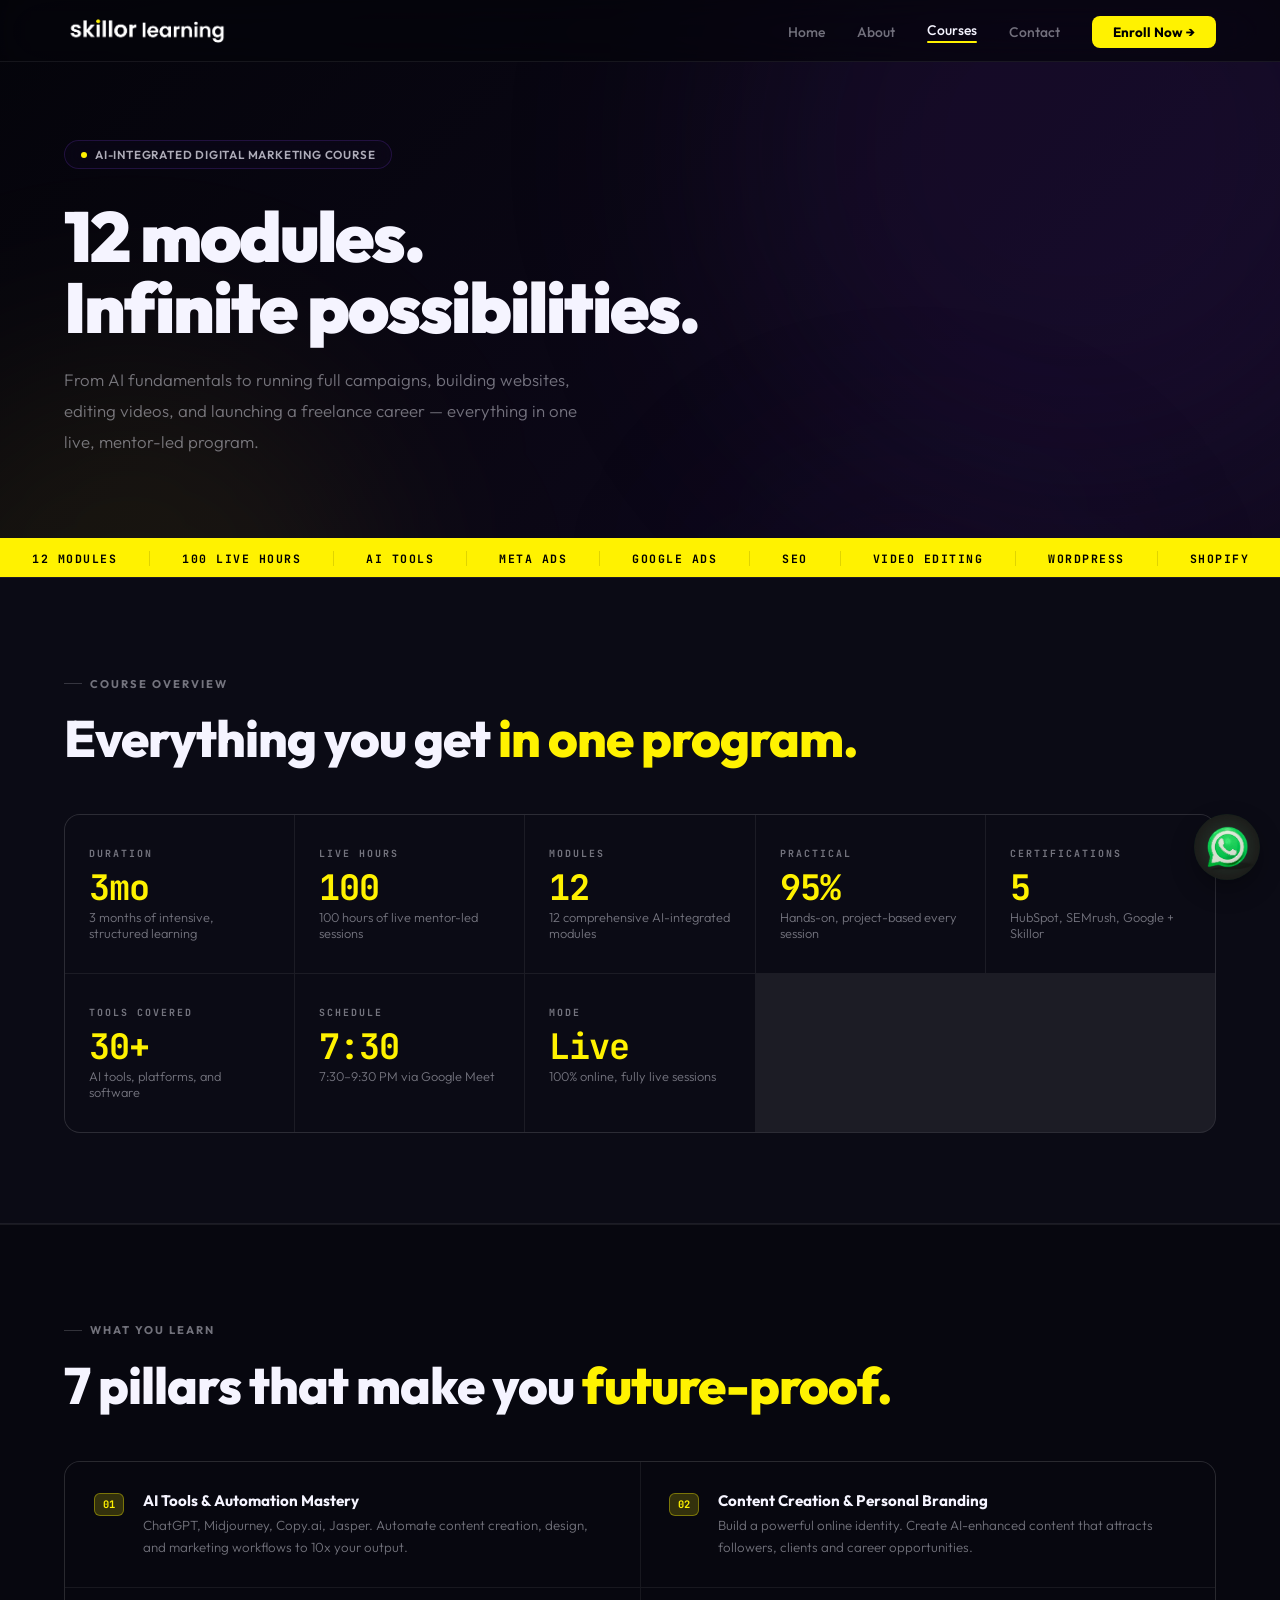
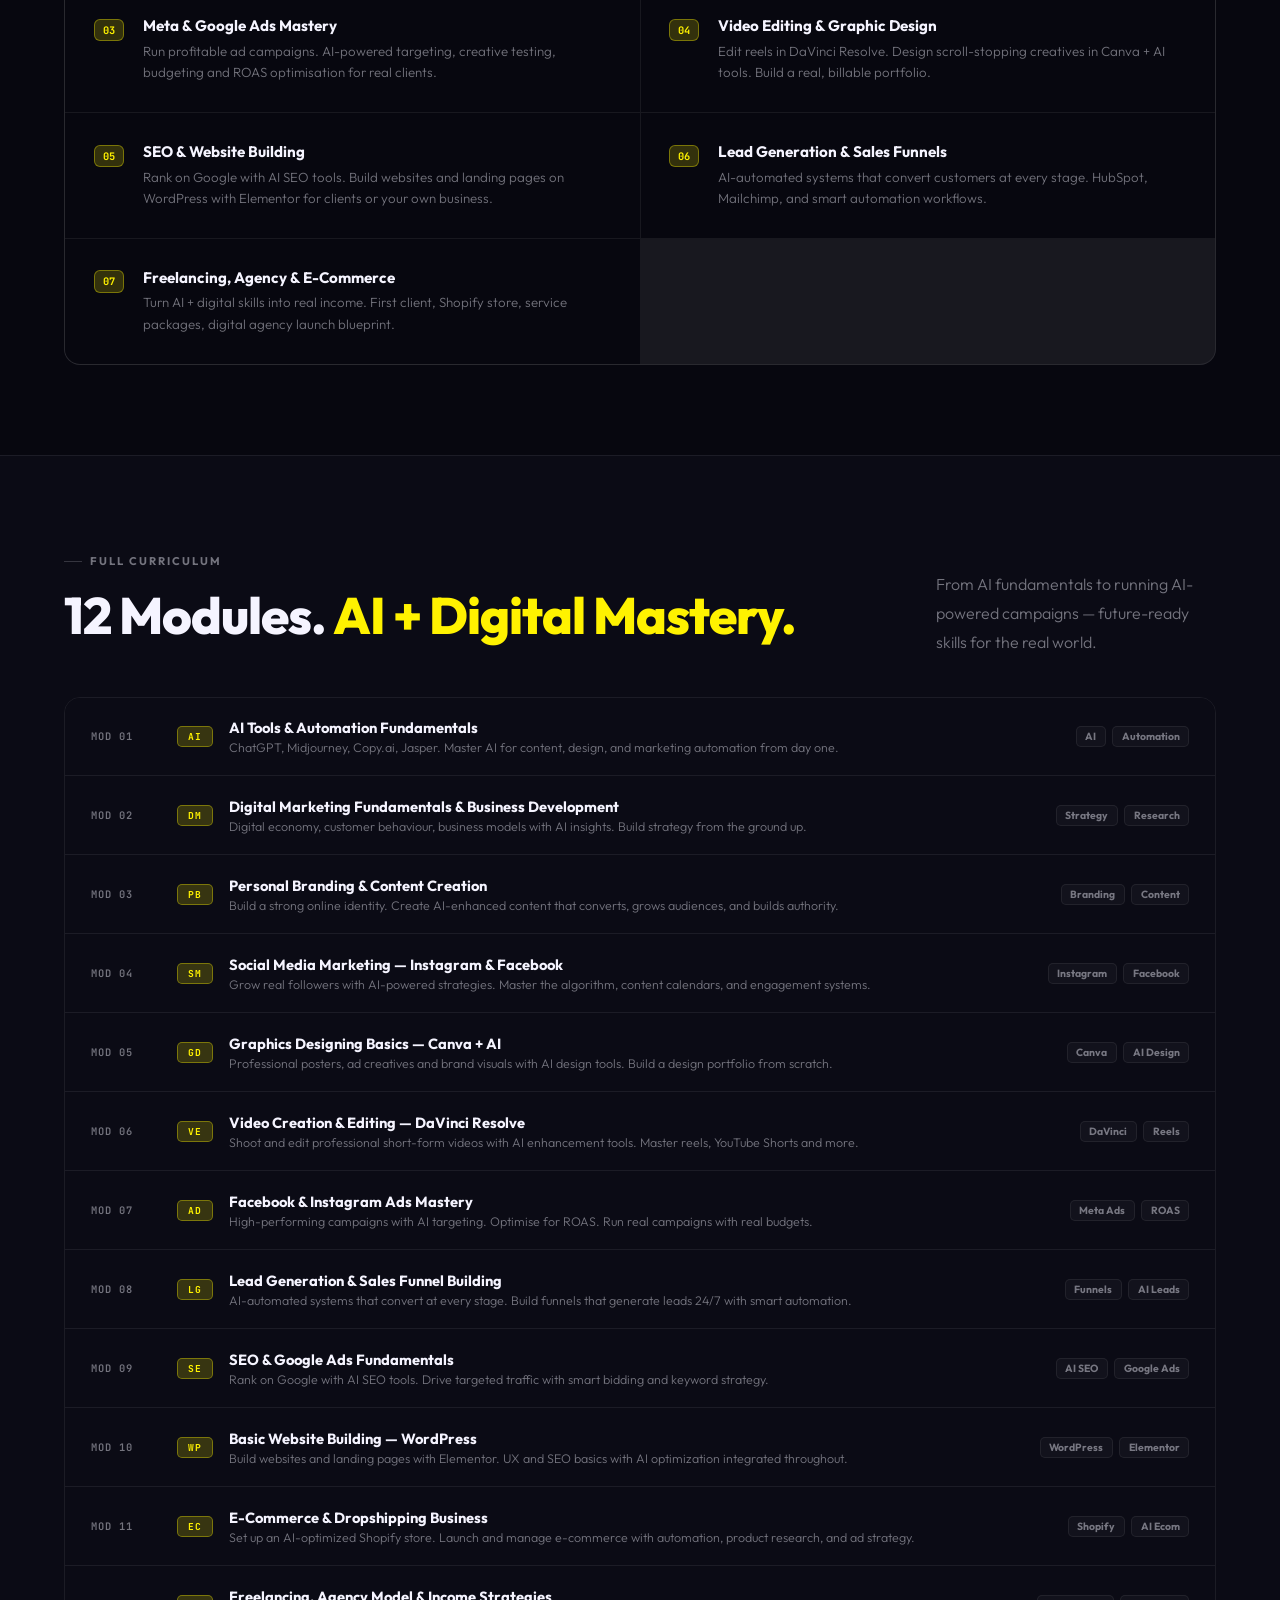
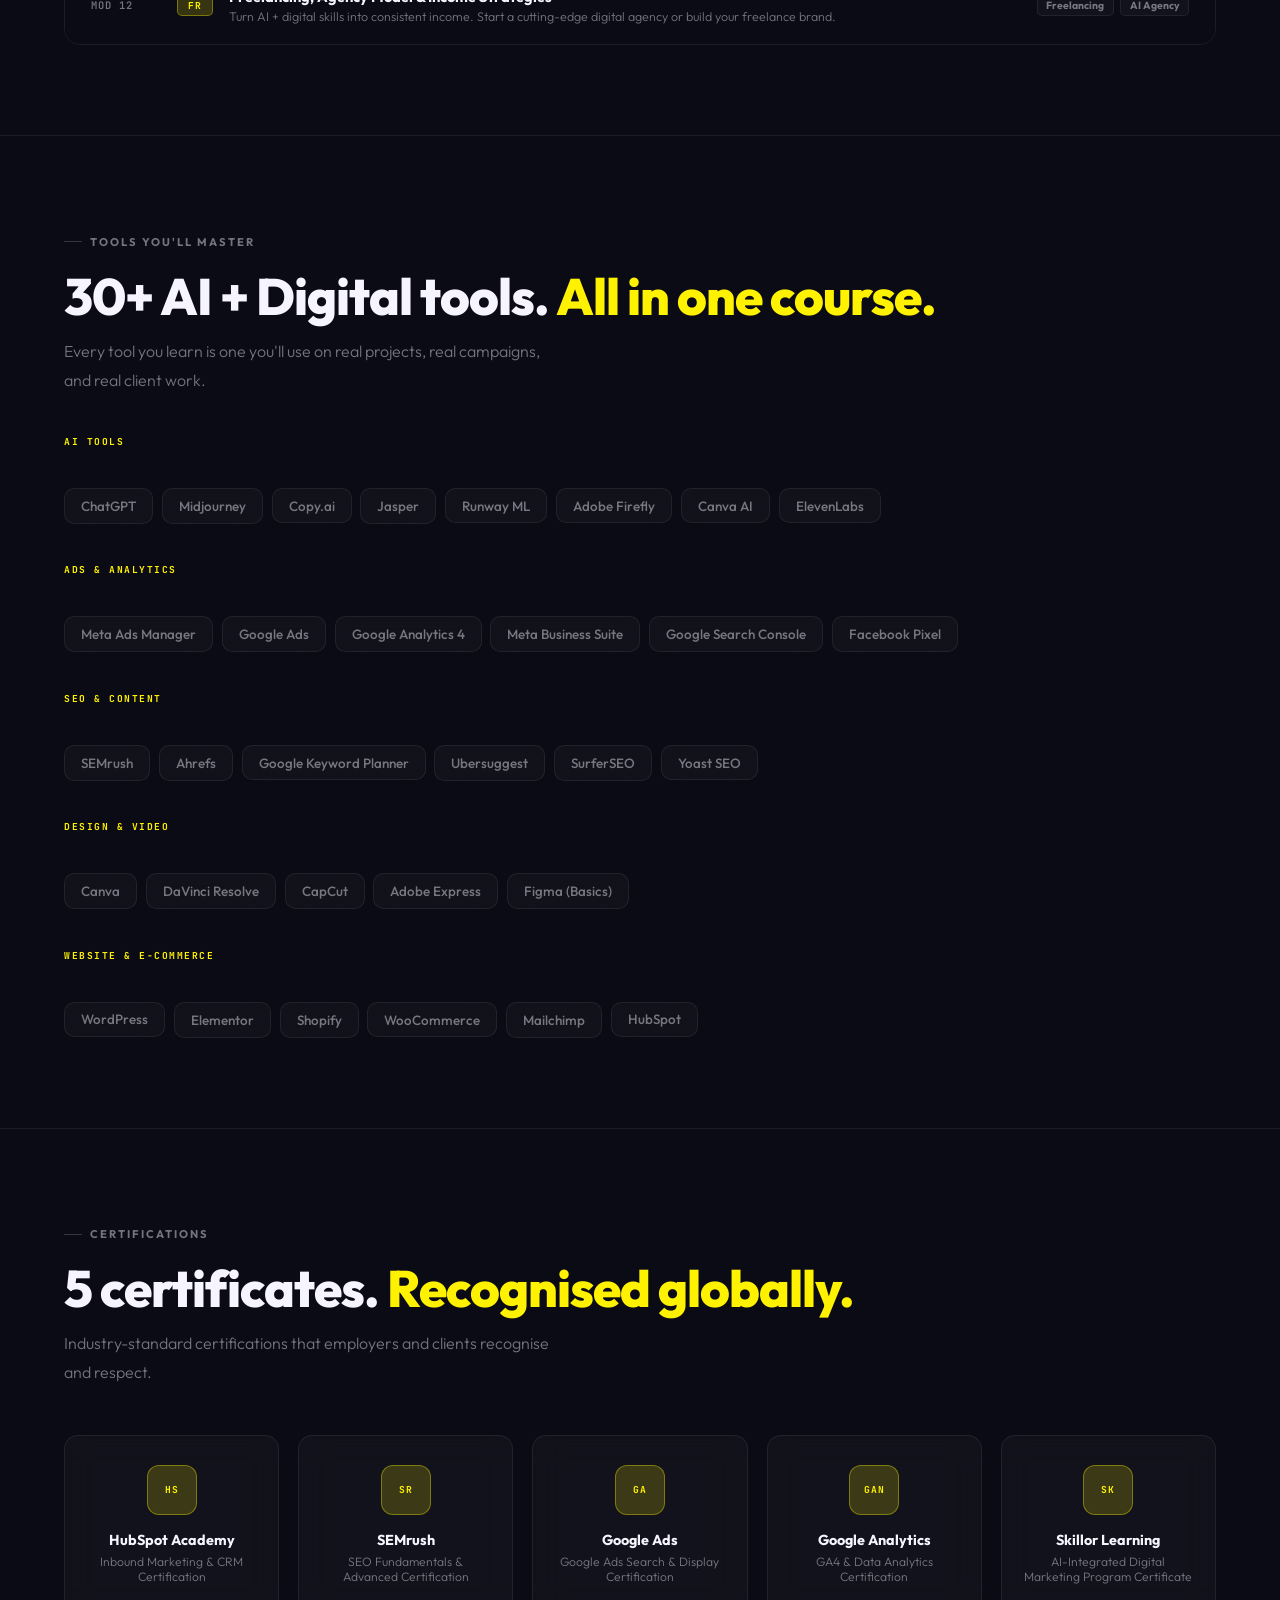
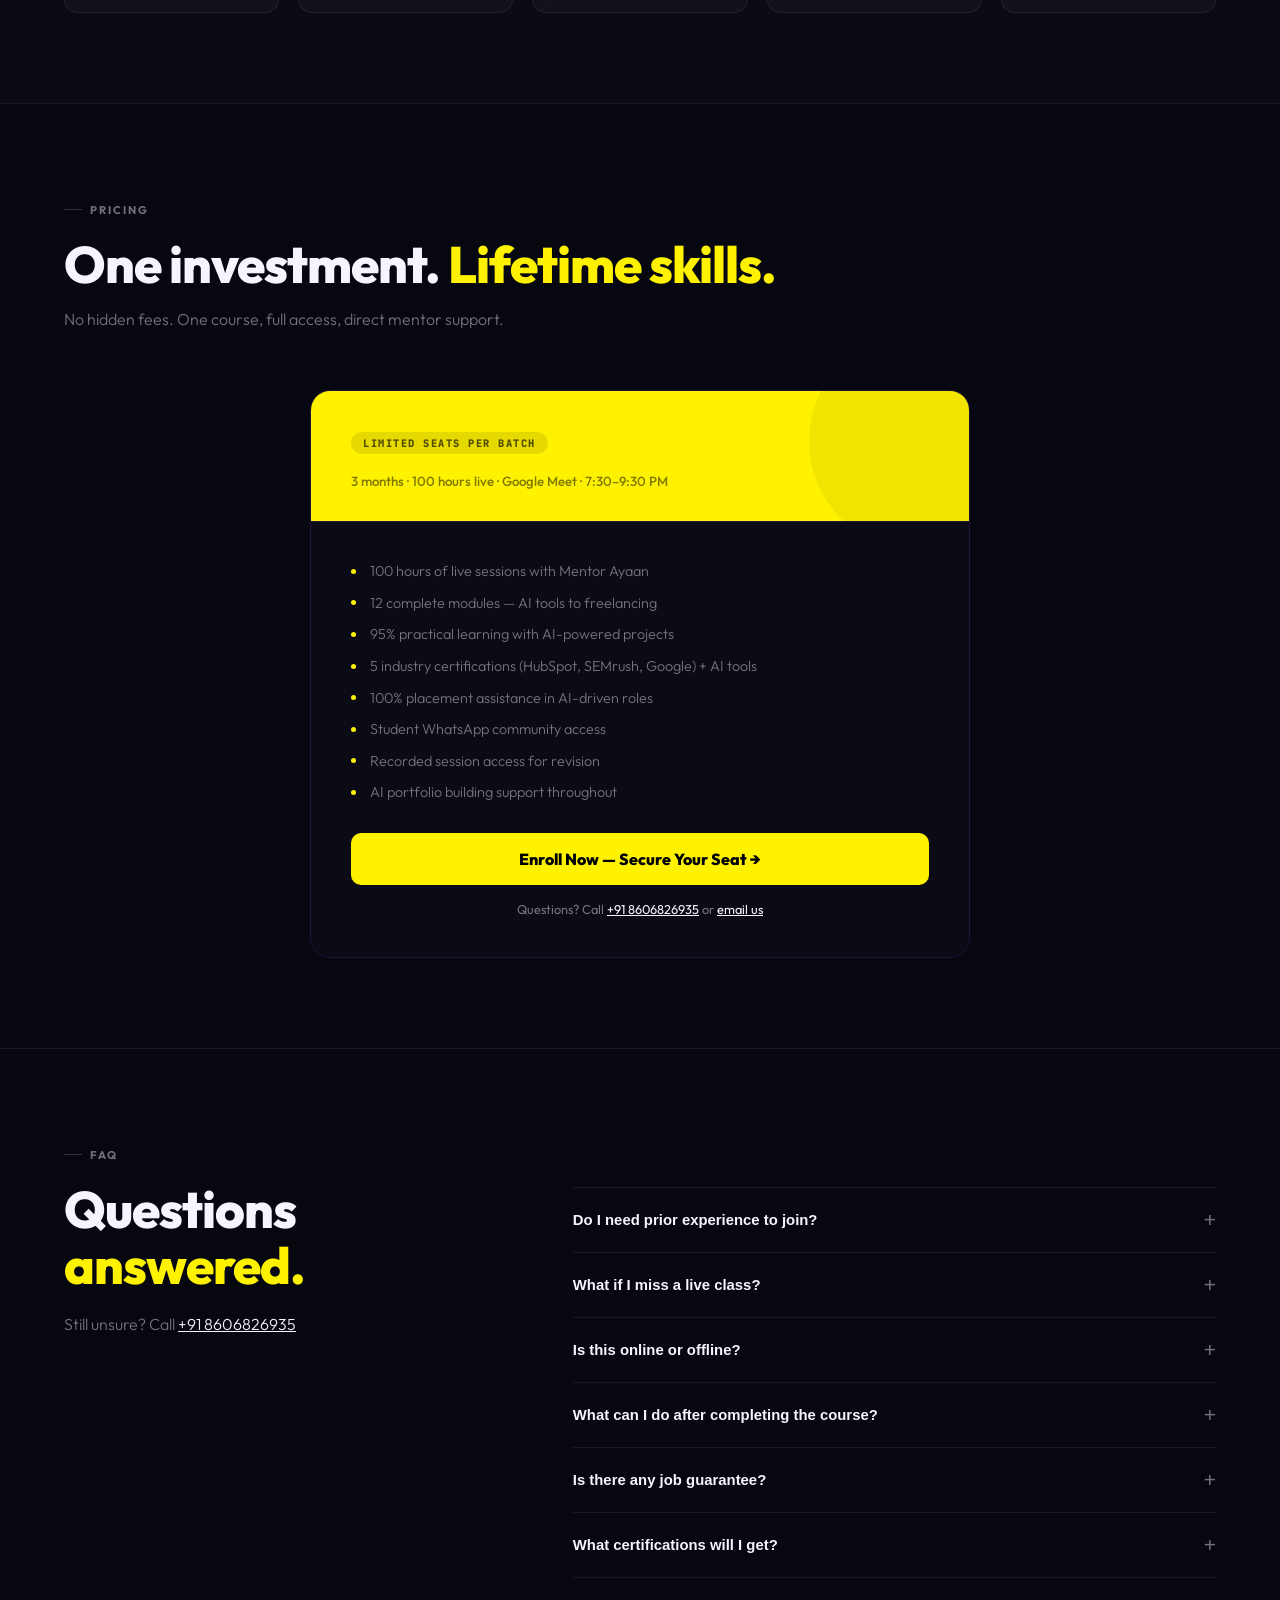
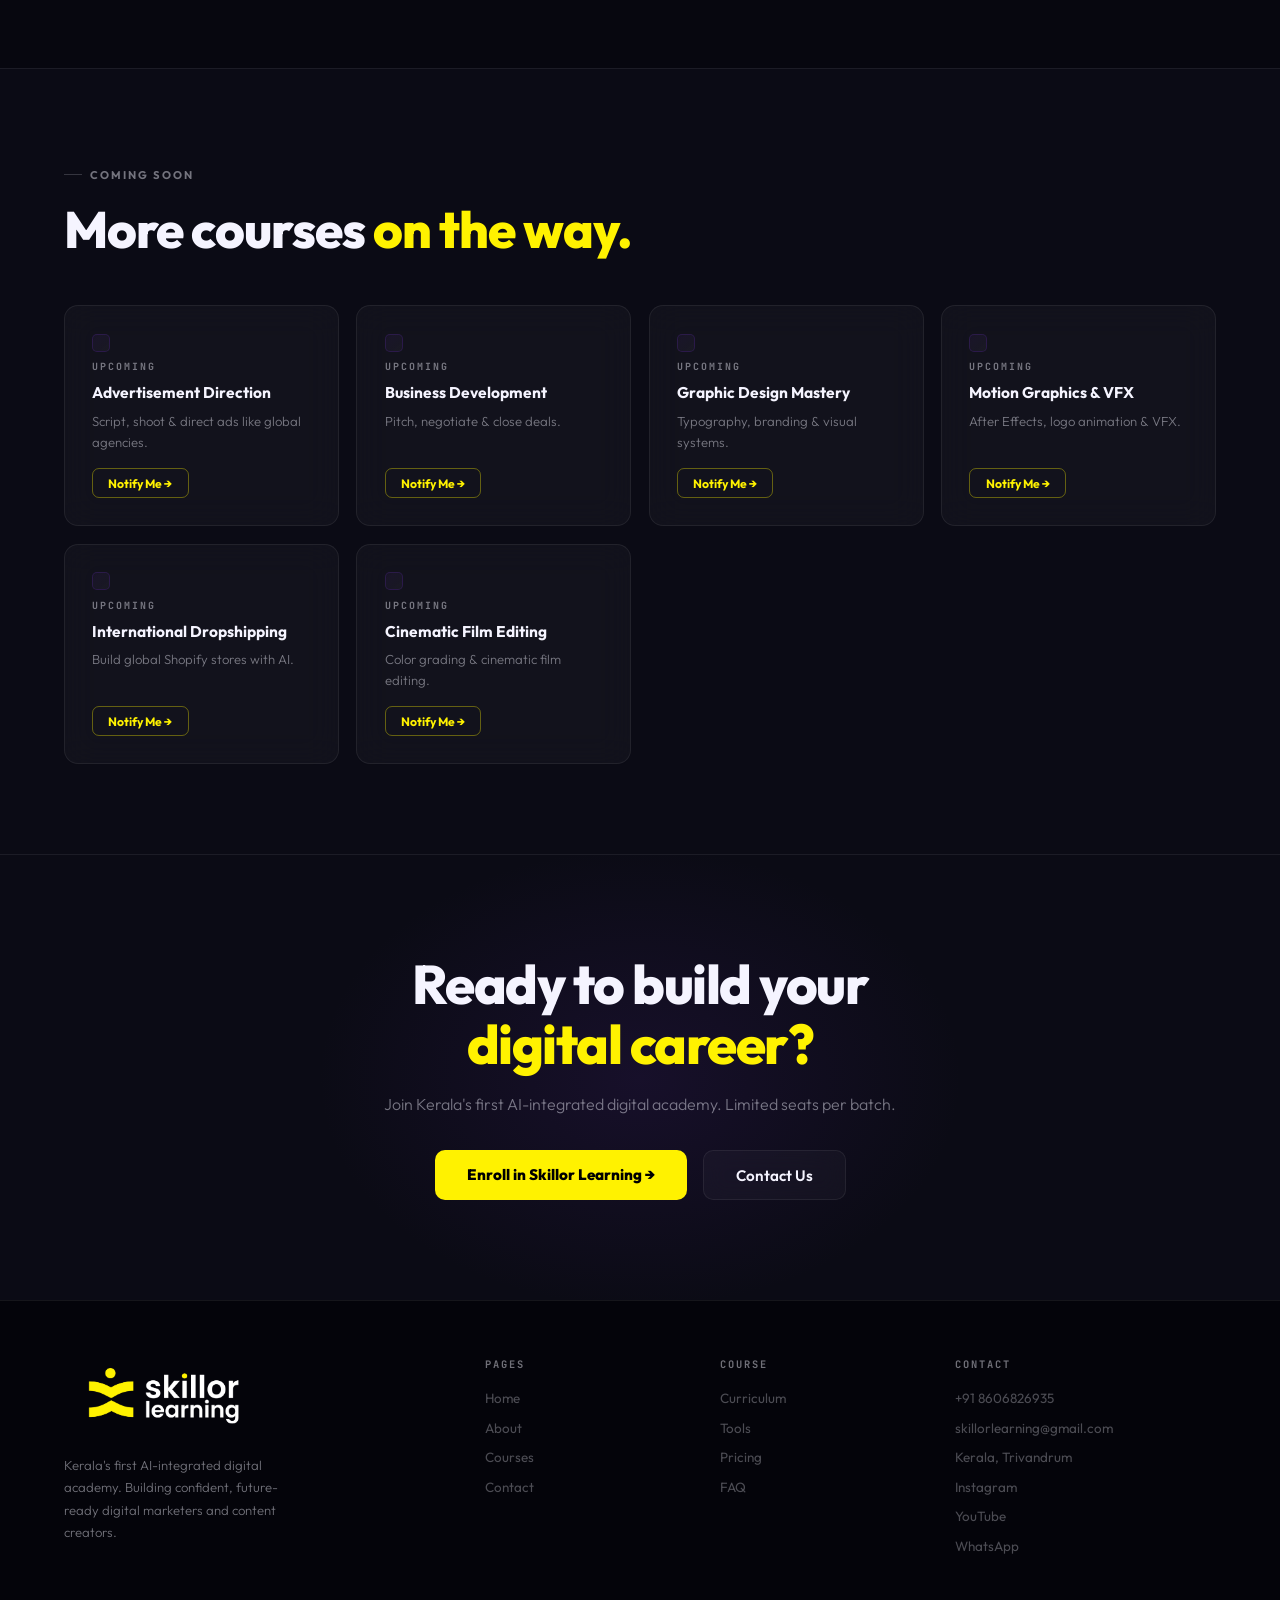
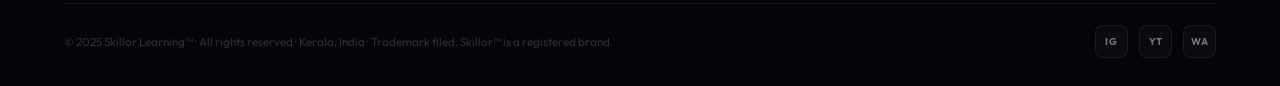
==== commit c1076886: "Remove price ₹29,999 from courses page" ====
--- a/courses.html
+++ b/courses.html
@@ -295,7 +295,7 @@
     <div class="pricing-card">
       <div class="pricing-top">
         <div class="p-badge">Limited Seats Per Batch</div>
-        <div class="p-row"><span class="p-old">₹39,999</span><span class="p-main">₹29,999</span></div>
+        <!-- Price removed as requested -->
         <p class="p-note">3 months · 100 hours live · Google Meet · 7:30–9:30 PM</p>
       </div>
       <div class="pricing-bot">
--- a/style.css
+++ b/style.css
@@ -1142,4 +1142,25 @@
     padding: 10px 12px;
     font-size: 15px;
   }
+}
+/* ── MULTI-PAGE NAV ADDITIONS ── */
+/* Add these rules to your existing style.css file */
+
+/* Active nav link highlight */
+.nav-links a.active {
+  color: var(--white) !important;
+}
+.nav-links a.active::after {
+  content: '';
+  display: block;
+  width: 100%;
+  height: 2px;
+  background: var(--yellow);
+  border-radius: 2px;
+  margin-top: 2px;
+}
+
+/* Mobile menu active link */
+.mobile-menu a.active {
+  color: var(--yellow);
 }
